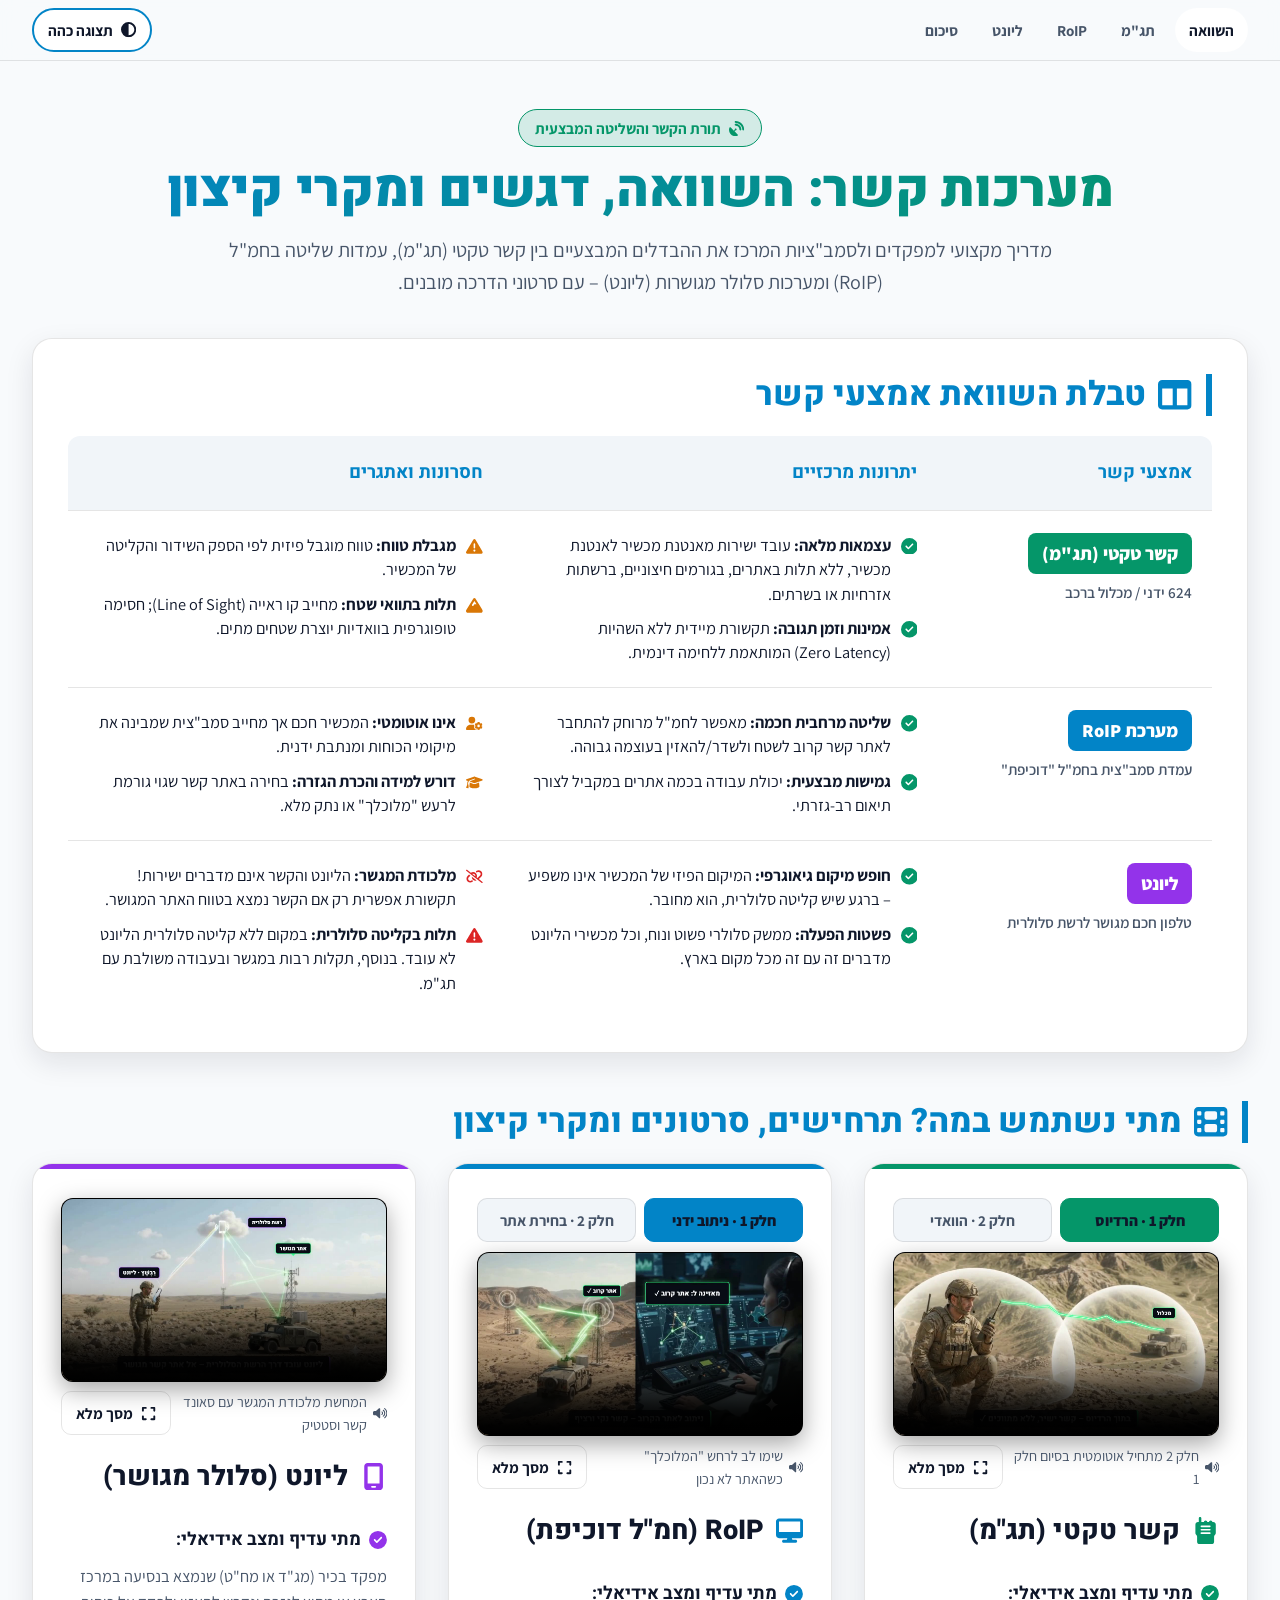
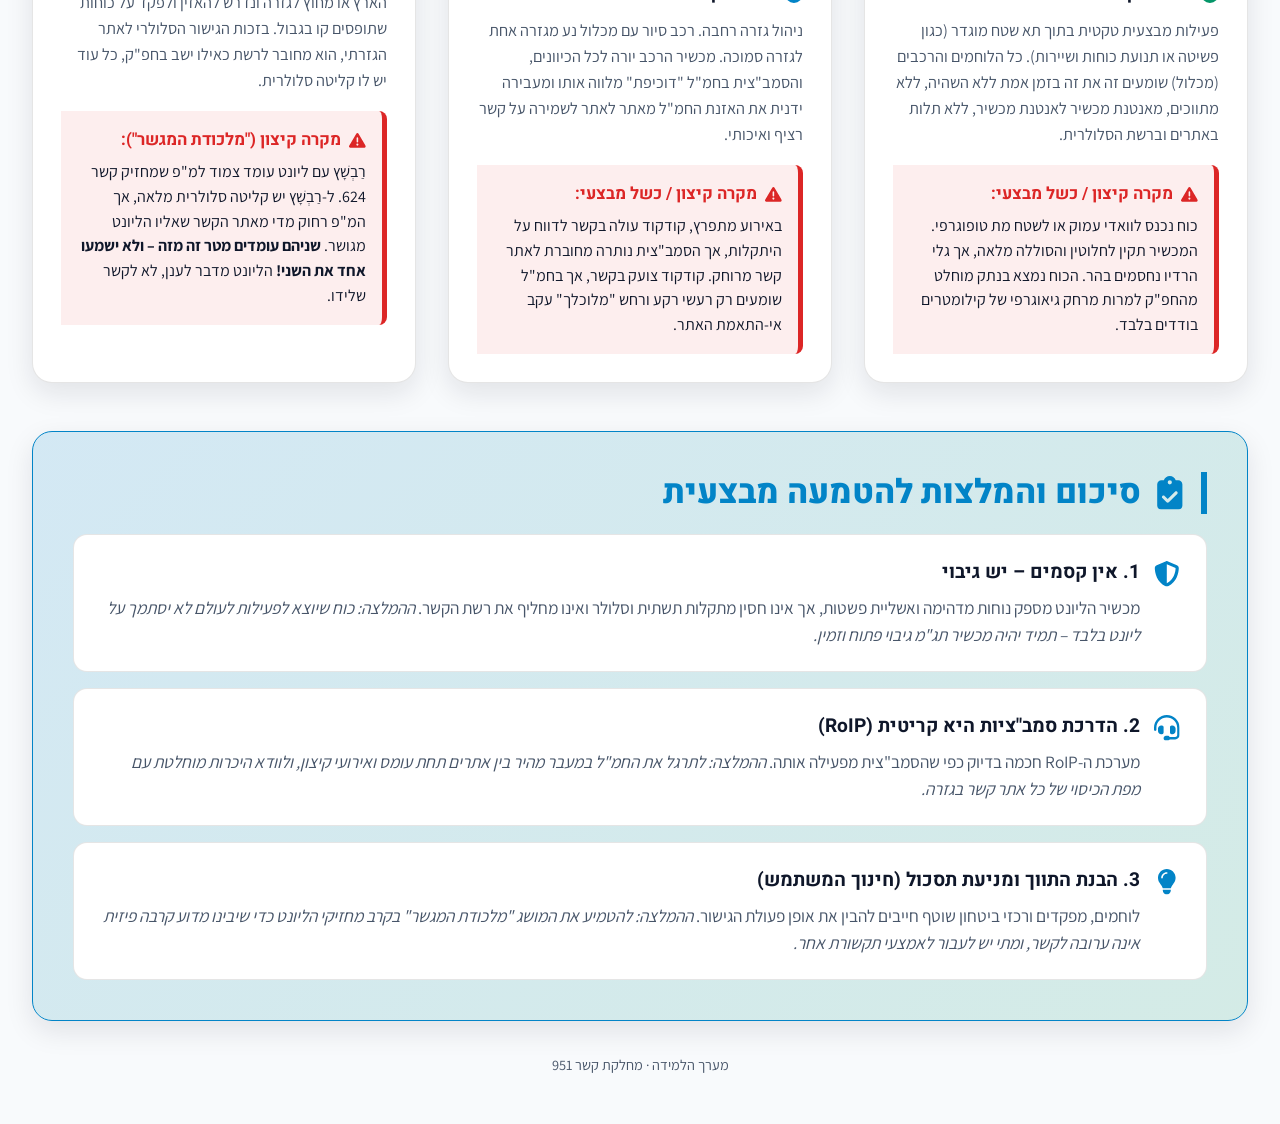
==== guide/index.html @ de2afe12 "Guide page: mobile-first responsive layout, new 720p videos with fullscreen landscape lock, self-hos" ====
<!DOCTYPE html>
<html lang="he" dir="rtl" data-theme="dark">
<head>
    <meta charset="UTF-8">
    <meta name="viewport" content="width=device-width, initial-scale=1.0, viewport-fit=cover">
    <meta name="theme-color" content="#0b1120">
    <meta name="color-scheme" content="dark light">
    <title>מדריך מערכות קשר: תג"מ, RoIP וליונט – השוואה, דגשים ומקרי קיצון</title>
    <meta name="description" content="מערך הלמידה של מחלקת קשר 951: השוואה מקצועית בין קשר טקטי (תג&quot;מ), עמדות RoIP בחמ&quot;ל וליונט, עם סרטוני הדרכה, תרחישי כשל ומלכודת המגשר.">

    <link rel="canonical" href="https://kesher.emanuelphoto.co.il/" />
    <link rel="icon" type="image/png" href="assets/logo-180.png" />
    <link rel="apple-touch-icon" href="assets/logo-180.png" />

    <meta property="og:type" content="website" />
    <meta property="og:url" content="https://kesher.emanuelphoto.co.il/" />
    <meta property="og:title" content="מערך הלמידה: מדריך מערכות קשר" />
    <meta property="og:description" content="תג&quot;מ, RoIP וליונט: מה ההבדלים, מתי משתמשים בכל אחד, ואיך נמנעים מהמלכודת. מחלקת קשר 951." />
    <meta property="og:image" content="https://kesher.emanuelphoto.co.il/preview.png" />
    <meta property="og:image:secure_url" content="https://kesher.emanuelphoto.co.il/preview.png" />
    <meta property="og:image:type" content="image/png" />
    <meta property="og:image:width" content="1200" />
    <meta property="og:image:height" content="630" />
    <meta property="og:image:alt" content="מערך הלמידה מבית מחלקת קשר 951: מדריך מערכות קשר – תג&quot;מ, RoIP, ליונט" />
    <meta property="og:locale" content="he_IL" />
    <meta property="og:site_name" content="מדריך קשר ומבצעים" />

    <meta name="twitter:card" content="summary_large_image" />
    <meta name="twitter:title" content="מערך הלמידה: מדריך מערכות קשר" />
    <meta name="twitter:description" content="תג&quot;מ, RoIP וליונט: ההבדלים, השימוש הנכון ומקרי הקיצון." />
    <meta name="twitter:image" content="https://kesher.emanuelphoto.co.il/preview.png" />

    <!-- theme is applied before first paint (saved choice, else the device preference) -->
    <script>
        (function () {
            var t = null;
            try { t = localStorage.getItem('theme'); } catch (e) {}
            if (t !== 'light' && t !== 'dark') t = (window.matchMedia && matchMedia('(prefers-color-scheme: light)').matches) ? 'light' : 'dark';
            document.documentElement.setAttribute('data-theme', t);
            var m = document.querySelector('meta[name="theme-color"]'); if (m) m.setAttribute('content', t === 'light' ? '#f8fafc' : '#0b1120');
        })();
    </script>

    <!-- fonts are self-hosted (Heebo + Assistant, Hebrew + Latin): the page works without internet access -->
    <link rel="stylesheet" href="assets/fonts.css">
    <style>
        :root {
            --bg-color: #0b1120;
            --surface: #1e293b;
            --surface-hover: #334155;
            --surface-alt: #0f172a;
            --card-border: rgba(255, 255, 255, 0.10);
            --text-main: #f8fafc;
            --text-muted: #a3b1c6;
            --primary: #10b981;
            --primary-glow: rgba(16, 185, 129, 0.25);
            --secondary: #38bdf8;
            --secondary-glow: rgba(56, 189, 248, 0.25);
            --accent: #c084fc;
            --danger: #ef4444;
            --danger-bg: rgba(239, 68, 68, 0.12);
            --warning: #f59e0b;
            --header-gradient: linear-gradient(135deg, #38bdf8 0%, #10b981 100%);
            --shadow: 0 15px 35px rgba(0, 0, 0, 0.25);
            --gutter: max(12px, env(safe-area-inset-left), env(safe-area-inset-right));
        }
        [data-theme="light"] {
            --bg-color: #f8fafc;
            --surface: #ffffff;
            --surface-hover: #f1f5f9;
            --surface-alt: #f1f5f9;
            --card-border: rgba(0, 0, 0, 0.10);
            --text-main: #0f172a;
            --text-muted: #475569;
            --primary: #059669;
            --primary-glow: rgba(5, 150, 105, 0.15);
            --secondary: #0284c7;
            --secondary-glow: rgba(2, 132, 199, 0.15);
            --accent: #9333ea;
            --danger: #dc2626;
            --danger-bg: rgba(220, 38, 38, 0.08);
            --warning: #d97706;
            --header-gradient: linear-gradient(135deg, #0284c7 0%, #059669 100%);
            --shadow: 0 10px 28px rgba(15, 23, 42, 0.10);
        }

        *, *::before, *::after { box-sizing: border-box; margin: 0; padding: 0; }
        html { -webkit-text-size-adjust: 100%; scroll-behavior: smooth; scroll-padding-top: 72px; }
        @media (prefers-reduced-motion: reduce) { html { scroll-behavior: auto; } * { animation: none !important; transition: none !important; } }
        body {
            font-family: 'Assistant', system-ui, -apple-system, 'Segoe UI', Arial, sans-serif;
            background-color: var(--bg-color);
            color: var(--text-main);
            line-height: 1.6;
            font-size: 1rem;
            min-height: 100dvh;
            padding-bottom: max(48px, env(safe-area-inset-bottom));
        }
        h1, h2, h3, h4 { font-family: 'Heebo', 'Assistant', sans-serif; }
        .ic { width: 1em; height: 1em; fill: currentColor; flex: none; vertical-align: -0.125em; }
        :focus-visible { outline: 3px solid var(--secondary); outline-offset: 2px; border-radius: 6px; }
        .sr-only { position: absolute; width: 1px; height: 1px; overflow: hidden; clip: rect(0 0 0 0); white-space: nowrap; }

        .container { max-width: 1240px; margin: 0 auto; padding: 0 var(--gutter); }

        /* ---------- top bar: anchors + theme switch (replaces the floating button that covered the header) ---------- */
        .topbar {
            position: sticky; top: 0; z-index: 50;
            background: color-mix(in srgb, var(--bg-color) 88%, transparent);
            -webkit-backdrop-filter: blur(10px); backdrop-filter: blur(10px);
            border-bottom: 1px solid var(--card-border);
            padding-top: env(safe-area-inset-top);
        }
        .topbar-inner { max-width: 1240px; margin: 0 auto; padding: 8px var(--gutter); display: flex; align-items: center; gap: 10px; }
        .topnav { display: flex; gap: 6px; overflow-x: auto; scrollbar-width: none; flex: 1; min-width: 0; }
        .topnav::-webkit-scrollbar { display: none; }
        .topnav a {
            flex: none; min-height: 44px; display: inline-flex; align-items: center; padding: 0 14px; border-radius: 999px;
            color: var(--text-muted); text-decoration: none; font-weight: 700; font-size: 0.95rem; white-space: nowrap;
        }
        .topnav a:hover, .topnav a[aria-current="true"] { color: var(--text-main); background: var(--surface); }
        @media (max-width: 480px) { .topnav { gap: 2px; } .topnav a { padding: 0 10px; font-size: 0.9rem; } }
        bdi { white-space: nowrap; }
        .theme-btn {
            flex: none; min-width: 44px; min-height: 44px; display: inline-flex; align-items: center; justify-content: center; gap: 8px;
            background: var(--surface); color: var(--text-main); border: 2px solid var(--secondary); border-radius: 999px;
            padding: 0 14px; cursor: pointer; font: 700 0.95rem 'Assistant', sans-serif;
        }
        .theme-btn .lbl { display: none; }
        @media (min-width: 720px) { .theme-btn .lbl { display: inline; } }

        /* ---------- header ---------- */
        .header { text-align: center; padding: clamp(24px, 6vw, 48px) 0 clamp(20px, 4vw, 40px); }
        .badge-tag {
            display: inline-flex; align-items: center; gap: 8px; background: var(--primary-glow); color: var(--primary);
            border: 1px solid var(--primary); padding: 6px 16px; border-radius: 30px; font-size: 0.95rem; font-weight: 700; margin-bottom: 14px;
        }
        .header h1 {
            font-weight: 900; font-size: clamp(1.9rem, 6.2vw + 0.4rem, 3.2rem); line-height: 1.15; letter-spacing: -0.3px;
            background: var(--header-gradient); -webkit-background-clip: text; background-clip: text; -webkit-text-fill-color: transparent; color: transparent;
            margin-bottom: 14px; text-wrap: balance;
        }
        .header p { font-size: clamp(1rem, 2.4vw, 1.25rem); color: var(--text-muted); max-width: 860px; margin: 0 auto; }

        /* ---------- comparison table (cards on phones, real table from 800px) ---------- */
        .table-section { background: var(--surface); border-radius: 20px; padding: clamp(16px, 3.5vw, 35px); box-shadow: var(--shadow); margin-bottom: 48px; border: 1px solid var(--card-border); }
        .section-title {
            font-weight: 800; font-size: clamp(1.4rem, 3.6vw + 0.5rem, 2.1rem); line-height: 1.25; color: var(--secondary);
            margin-bottom: 20px; border-inline-start: 6px solid var(--secondary); padding-inline-start: 14px; display: flex; align-items: center; gap: 12px;
        }
        .section-title .ic { flex: none; }
        table { width: 100%; border-collapse: collapse; }
        thead { position: absolute; width: 1px; height: 1px; overflow: hidden; clip: rect(0 0 0 0); }   /* hidden on phones, shown below */
        table, tbody, tr, td { display: block; }
        tr { background: var(--surface-alt); border: 1px solid var(--card-border); border-radius: 16px; padding: 16px; margin-bottom: 16px; }
        tr:last-child { margin-bottom: 0; }
        td { padding: 0; text-align: right; }
        td + td { margin-top: 14px; }
        td[data-label]::before { content: attr(data-label); display: block; font-family: 'Heebo', sans-serif; font-weight: 800; font-size: 1.05rem; margin-bottom: 8px; color: var(--secondary); }
        td.col-con[data-label]::before { color: var(--warning); }
        .system-pill { display: inline-block; padding: 6px 14px; border-radius: 8px; font-weight: 800; font-size: 1.15rem; color: #fff; margin-bottom: 6px; }
        .system-pill.tactical { background-color: var(--primary); }
        .system-pill.roip { background-color: var(--secondary-dark, #0284c7); }
        .system-pill.lionet { background-color: var(--accent); }
        .system-sub { font-size: 0.95rem; color: var(--text-muted); font-weight: 600; }
        .feature-item { display: flex; align-items: flex-start; gap: 10px; margin-bottom: 10px; font-size: 1.02rem; line-height: 1.5; }
        .feature-item:last-child { margin-bottom: 0; }
        .feature-item .ic { margin-top: 5px; font-size: 1.05rem; }
        .feature-item.pro .ic { color: var(--primary); }
        .feature-item.con .ic { color: var(--warning); }
        .feature-item.alert .ic { color: var(--danger); }

        @media (min-width: 800px) and (max-width: 1099px) {
            tr { display: grid; grid-template-columns: 1fr 1fr; gap: 14px 22px; padding: 18px; }
            tr > td:first-child { grid-column: 1 / -1; }
            td + td { margin-top: 0; }
        }
        @media (min-width: 1100px) {
            table { display: table; }
            thead { position: static; width: auto; height: auto; overflow: visible; clip: auto; display: table-header-group; }
            tbody { display: table-row-group; }
            tr { display: table-row; background: none; border: 0; border-radius: 0; padding: 0; margin: 0; }
            td, th { display: table-cell; padding: 22px 20px; vertical-align: top; border-bottom: 1px solid var(--card-border); }
            td + td { margin-top: 0; }
            td[data-label]::before { display: none; }
            tr:last-child td { border-bottom: none; }
            th { background-color: var(--surface-alt); font-family: 'Heebo', sans-serif; font-size: 1.15rem; color: var(--secondary); font-weight: 700; text-align: right; }
            th:first-child { border-top-right-radius: 12px; }
            th:last-child { border-top-left-radius: 12px; }
            tbody tr:hover td { background-color: var(--surface-hover); }
        }

        /* ---------- scenario cards + video players ---------- */
        .scenarios-title { margin-bottom: 20px; }
        .scenarios-grid { display: grid; grid-template-columns: repeat(auto-fit, minmax(min(100%, 340px), 1fr)); gap: clamp(16px, 2.5vw, 32px); margin-bottom: 48px; }
        .card { --c: var(--primary); background: var(--surface); border-radius: 20px; padding: clamp(16px, 3vw, 28px); box-shadow: var(--shadow); border: 1px solid var(--card-border); position: relative; overflow: hidden; display: flex; flex-direction: column; }
        .card::before { content: ''; position: absolute; inset: 0 0 auto 0; height: 5px; background: var(--c); }
        .card.roip { --c: var(--secondary); }
        .card.lionet { --c: var(--accent); }
        .card h3 { font-weight: 800; font-size: clamp(1.35rem, 3vw, 1.7rem); margin: 18px 0 12px; display: flex; align-items: center; gap: 12px; }
        .card h3 .ic { color: var(--c); }
        .card-content { flex-grow: 1; }
        .card-content h4 { color: var(--text-main); margin: 16px 0 8px; font-size: 1.12rem; display: flex; align-items: center; gap: 8px; }
        .card-content h4 .ic { color: var(--c); }
        .card-content p { color: var(--text-muted); margin-bottom: 14px; font-size: 1.02rem; line-height: 1.6; }

        .player { margin-top: 6px; }
        .plist { display: flex; flex-wrap: wrap; gap: 8px; margin-bottom: 10px; }
        .pbtn {
            flex: 1 1 140px; min-height: 44px; padding: 8px 14px; border-radius: 10px; cursor: pointer; font: 700 0.95rem 'Assistant', sans-serif;
            background: var(--surface-alt); color: var(--text-muted); border: 1px solid var(--card-border);
        }
        .pbtn:hover { color: var(--text-main); border-color: var(--c); }
        .pbtn.active { background: var(--c); color: #0f172a; border-color: var(--c); font-weight: 800; }
        .vwrap { background: #000; border: 1px solid var(--card-border); border-radius: 12px; overflow: hidden; box-shadow: 0 8px 25px rgba(0, 0, 0, 0.35); }
        .vwrap video { display: block; width: 100%; aspect-ratio: 16 / 9; object-fit: contain; background: #000; }   /* contain: the burned-in captions are never cropped */
        video:fullscreen { width: 100vw; height: 100vh; object-fit: contain; background: #000; }
        video:-webkit-full-screen { width: 100vw; height: 100vh; object-fit: contain; background: #000; }
        .vbar { display: flex; align-items: center; justify-content: space-between; gap: 10px; margin-top: 8px; color: var(--text-muted); font-size: 0.9rem; }
        .vbar .hint { display: flex; align-items: center; gap: 6px; }
        .fsbtn {
            flex: none; min-height: 44px; padding: 0 14px; display: inline-flex; align-items: center; gap: 8px; cursor: pointer;
            background: transparent; color: var(--text-main); border: 1px solid var(--card-border); border-radius: 10px; font: 700 0.95rem 'Assistant', sans-serif;
        }
        .fsbtn:hover { border-color: var(--c); }
        .rotate-hint { display: none; align-items: center; gap: 8px; margin-top: 4px; font-size: 0.9rem; color: var(--text-muted); }
        @media (orientation: portrait) and (pointer: coarse) { .rotate-hint { display: flex; } }

        .extreme-case { background: var(--danger-bg); border-inline-start: 5px solid var(--danger); padding: 16px; border-radius: 0 8px 8px 0; margin-top: 18px; }
        .extreme-case strong.t { color: var(--danger); display: flex; align-items: center; gap: 8px; font-size: 1.05rem; font-family: 'Heebo', sans-serif; margin-bottom: 6px; }
        .extreme-case p { color: var(--text-main); margin: 0; font-size: 1rem; line-height: 1.55; }

        /* ---------- summary ---------- */
        .summary-section { background: linear-gradient(135deg, var(--secondary-glow), var(--primary-glow)); border: 1px solid var(--secondary); border-radius: 20px; padding: clamp(16px, 4vw, 40px); box-shadow: var(--shadow); }
        .summary-section .section-title { margin-bottom: 20px; }
        .summary-list { list-style: none; display: grid; gap: 16px; }
        .summary-list li { display: flex; align-items: flex-start; gap: 14px; font-size: 1.08rem; background: var(--surface); padding: clamp(14px, 3vw, 22px) clamp(14px, 3vw, 26px); border-radius: 14px; border: 1px solid var(--card-border); }
        .summary-list li .ic { color: var(--secondary); font-size: 1.6rem; margin-top: 4px; }
        .summary-list li strong { color: var(--text-main); display: block; font-size: 1.2rem; margin-bottom: 6px; font-family: 'Heebo', sans-serif; }
        .summary-list li p { color: var(--text-muted); margin: 0; }

        footer { text-align: center; color: var(--text-muted); font-size: 0.9rem; margin-top: 32px; }

        /* ---------- phones held upright: text gets (almost) the whole screen width, like it does sideways ---------- */
        @media (max-width: 799px) {
            body { font-size: 1.0625rem; }
            .table-section { background: none; border: 0; box-shadow: none; padding: 0; border-radius: 0; margin-bottom: 36px; }
            tr { padding: 14px 14px 16px; }
            .card { padding: 14px; }
            .summary-section { padding: 12px; }
            .summary-list li { padding: 14px; gap: 10px; }
            .feature-item { gap: 8px; font-size: 1.04rem; line-height: 1.55; }
            .card-content p, .summary-list li p { font-size: 1.04rem; line-height: 1.65; }
        }

        /* ---------- wide screens: 3 cards in a row ---------- */
        @media (min-width: 1100px) { .scenarios-grid { grid-template-columns: repeat(3, 1fr); } }

        /* ---------- phone held sideways: little height, so keep the chrome compact ---------- */
        @media (orientation: landscape) and (max-height: 520px) {
            html { scroll-padding-top: 8px; }
            .topbar { position: static; }
            .header { padding: 14px 0 18px; }
            .header h1 { font-size: clamp(1.5rem, 4.2vw, 2.1rem); margin-bottom: 8px; }
            .header p { font-size: 1rem; }
            .badge-tag { margin-bottom: 8px; padding: 4px 12px; }
        }
    </style>
</head>
<body>
<svg xmlns="http://www.w3.org/2000/svg" style="display:none"><!-- Font Awesome Free 6.5.1 (solid) icons, CC BY 4.0: https://fontawesome.com/license/free -->
<symbol id="i-circle-check" viewBox="0 0 512 512"><path d="M256 512A256 256 0 1 0 256 0a256 256 0 1 0 0 512zM369 209L241 337c-9.4 9.4-24.6 9.4-33.9 0l-64-64c-9.4-9.4-9.4-24.6 0-33.9s24.6-9.4 33.9 0l47 47L335 175c9.4-9.4 24.6-9.4 33.9 0s9.4 24.6 0 33.9z"/></symbol>
<symbol id="i-circle-half-stroke" viewBox="0 0 512 512"><path d="M448 256c0-106-86-192-192-192V448c106 0 192-86 192-192zM0 256a256 256 0 1 1 512 0A256 256 0 1 1 0 256z"/></symbol>
<symbol id="i-circle-play" viewBox="0 0 512 512"><path d="M0 256a256 256 0 1 1 512 0A256 256 0 1 1 0 256zM188.3 147.1c-7.6 4.2-12.3 12.3-12.3 20.9V344c0 8.7 4.7 16.7 12.3 20.9s16.8 4.1 24.3-.5l144-88c7.1-4.4 11.5-12.1 11.5-20.5s-4.4-16.1-11.5-20.5l-144-88c-7.4-4.5-16.7-4.7-24.3-.5z"/></symbol>
<symbol id="i-clipboard-check" viewBox="0 0 384 512"><path d="M192 0c-41.8 0-77.4 26.7-90.5 64H64C28.7 64 0 92.7 0 128V448c0 35.3 28.7 64 64 64H320c35.3 0 64-28.7 64-64V128c0-35.3-28.7-64-64-64H282.5C269.4 26.7 233.8 0 192 0zm0 64a32 32 0 1 1 0 64 32 32 0 1 1 0-64zM305 273L177 401c-9.4 9.4-24.6 9.4-33.9 0L79 337c-9.4-9.4-9.4-24.6 0-33.9s24.6-9.4 33.9 0l47 47L271 239c9.4-9.4 24.6-9.4 33.9 0s9.4 24.6 0 33.9z"/></symbol>
<symbol id="i-desktop" viewBox="0 0 576 512"><path d="M64 0C28.7 0 0 28.7 0 64V352c0 35.3 28.7 64 64 64H240l-10.7 32H160c-17.7 0-32 14.3-32 32s14.3 32 32 32H416c17.7 0 32-14.3 32-32s-14.3-32-32-32H346.7L336 416H512c35.3 0 64-28.7 64-64V64c0-35.3-28.7-64-64-64H64zM512 64V288H64V64H512z"/></symbol>
<symbol id="i-expand" viewBox="0 0 448 512"><path d="M32 32C14.3 32 0 46.3 0 64v96c0 17.7 14.3 32 32 32s32-14.3 32-32V96h64c17.7 0 32-14.3 32-32s-14.3-32-32-32H32zM64 352c0-17.7-14.3-32-32-32s-32 14.3-32 32v96c0 17.7 14.3 32 32 32h96c17.7 0 32-14.3 32-32s-14.3-32-32-32H64V352zM320 32c-17.7 0-32 14.3-32 32s14.3 32 32 32h64v64c0 17.7 14.3 32 32 32s32-14.3 32-32V64c0-17.7-14.3-32-32-32H320zM448 352c0-17.7-14.3-32-32-32s-32 14.3-32 32v64H320c-17.7 0-32 14.3-32 32s14.3 32 32 32h96c17.7 0 32-14.3 32-32V352z"/></symbol>
<symbol id="i-film" viewBox="0 0 512 512"><path d="M0 96C0 60.7 28.7 32 64 32H448c35.3 0 64 28.7 64 64V416c0 35.3-28.7 64-64 64H64c-35.3 0-64-28.7-64-64V96zM48 368v32c0 8.8 7.2 16 16 16H96c8.8 0 16-7.2 16-16V368c0-8.8-7.2-16-16-16H64c-8.8 0-16 7.2-16 16zm368-16c-8.8 0-16 7.2-16 16v32c0 8.8 7.2 16 16 16h32c8.8 0 16-7.2 16-16V368c0-8.8-7.2-16-16-16H416zM48 240v32c0 8.8 7.2 16 16 16H96c8.8 0 16-7.2 16-16V240c0-8.8-7.2-16-16-16H64c-8.8 0-16 7.2-16 16zm368-16c-8.8 0-16 7.2-16 16v32c0 8.8 7.2 16 16 16h32c8.8 0 16-7.2 16-16V240c0-8.8-7.2-16-16-16H416zM48 112v32c0 8.8 7.2 16 16 16H96c8.8 0 16-7.2 16-16V112c0-8.8-7.2-16-16-16H64c-8.8 0-16 7.2-16 16zM416 96c-8.8 0-16 7.2-16 16v32c0 8.8 7.2 16 16 16h32c8.8 0 16-7.2 16-16V112c0-8.8-7.2-16-16-16H416zM160 128v64c0 17.7 14.3 32 32 32H320c17.7 0 32-14.3 32-32V128c0-17.7-14.3-32-32-32H192c-17.7 0-32 14.3-32 32zm32 160c-17.7 0-32 14.3-32 32v64c0 17.7 14.3 32 32 32H320c17.7 0 32-14.3 32-32V320c0-17.7-14.3-32-32-32H192z"/></symbol>
<symbol id="i-graduation-cap" viewBox="0 0 640 512"><path d="M320 32c-8.1 0-16.1 1.4-23.7 4.1L15.8 137.4C6.3 140.9 0 149.9 0 160s6.3 19.1 15.8 22.6l57.9 20.9C57.3 229.3 48 259.8 48 291.9v28.1c0 28.4-10.8 57.7-22.3 80.8c-6.5 13-13.9 25.8-22.5 37.6C0 442.7-.9 448.3 .9 453.4s6 8.9 11.2 10.2l64 16c4.2 1.1 8.7 .3 12.4-2s6.3-6.1 7.1-10.4c8.6-42.8 4.3-81.2-2.1-108.7C90.3 344.3 86 329.8 80 316.5V291.9c0-30.2 10.2-58.7 27.9-81.5c12.9-15.5 29.6-28 49.2-35.7l157-61.7c8.2-3.2 17.5 .8 20.7 9s-.8 17.5-9 20.7l-157 61.7c-12.4 4.9-23.3 12.4-32.2 21.6l159.6 57.6c7.6 2.7 15.6 4.1 23.7 4.1s16.1-1.4 23.7-4.1L624.2 182.6c9.5-3.4 15.8-12.5 15.8-22.6s-6.3-19.1-15.8-22.6L343.7 36.1C336.1 33.4 328.1 32 320 32zM128 408c0 35.3 86 72 192 72s192-36.7 192-72L496.7 262.6 354.5 314c-11.1 4-22.8 6-34.5 6s-23.5-2-34.5-6L143.3 262.6 128 408z"/></symbol>
<symbol id="i-headset" viewBox="0 0 512 512"><path d="M256 48C141.1 48 48 141.1 48 256v40c0 13.3-10.7 24-24 24s-24-10.7-24-24V256C0 114.6 114.6 0 256 0S512 114.6 512 256V400.1c0 48.6-39.4 88-88.1 88L313.6 488c-8.3 14.3-23.8 24-41.6 24H240c-26.5 0-48-21.5-48-48s21.5-48 48-48h32c17.8 0 33.3 9.7 41.6 24l110.4 .1c22.1 0 40-17.9 40-40V256c0-114.9-93.1-208-208-208zM144 208h16c17.7 0 32 14.3 32 32V352c0 17.7-14.3 32-32 32H144c-35.3 0-64-28.7-64-64V272c0-35.3 28.7-64 64-64zm224 0c35.3 0 64 28.7 64 64v48c0 35.3-28.7 64-64 64H352c-17.7 0-32-14.3-32-32V240c0-17.7 14.3-32 32-32h16z"/></symbol>
<symbol id="i-lightbulb" viewBox="0 0 384 512"><path d="M272 384c9.6-31.9 29.5-59.1 49.2-86.2l0 0c5.2-7.1 10.4-14.2 15.4-21.4c19.8-28.5 31.4-63 31.4-100.3C368 78.8 289.2 0 192 0S16 78.8 16 176c0 37.3 11.6 71.9 31.4 100.3c5 7.2 10.2 14.3 15.4 21.4l0 0c19.8 27.1 39.7 54.4 49.2 86.2H272zM192 512c44.2 0 80-35.8 80-80V416H112v16c0 44.2 35.8 80 80 80zM112 176c0 8.8-7.2 16-16 16s-16-7.2-16-16c0-61.9 50.1-112 112-112c8.8 0 16 7.2 16 16s-7.2 16-16 16c-44.2 0-80 35.8-80 80z"/></symbol>
<symbol id="i-link-slash" viewBox="0 0 640 512"><path d="M38.8 5.1C28.4-3.1 13.3-1.2 5.1 9.2S-1.2 34.7 9.2 42.9l592 464c10.4 8.2 25.5 6.3 33.7-4.1s6.3-25.5-4.1-33.7L489.3 358.2l90.5-90.5c56.5-56.5 56.5-148 0-204.5c-50-50-128.8-56.5-186.3-15.4l-1.6 1.1c-14.4 10.3-17.7 30.3-7.4 44.6s30.3 17.7 44.6 7.4l1.6-1.1c32.1-22.9 76-19.3 103.8 8.6c31.5 31.5 31.5 82.5 0 114l-96 96-31.9-25C430.9 239.6 420.1 175.1 377 132c-52.2-52.3-134.5-56.2-191.3-11.7L38.8 5.1zM239 162c30.1-14.9 67.7-9.9 92.8 15.3c20 20 27.5 48.3 21.7 74.5L239 162zM116.6 187.9L60.2 244.3c-56.5 56.5-56.5 148 0 204.5c50 50 128.8 56.5 186.3 15.4l1.6-1.1c14.4-10.3 17.7-30.3 7.4-44.6s-30.3-17.7-44.6-7.4l-1.6 1.1c-32.1 22.9-76 19.3-103.8-8.6C74 372 74 321 105.5 289.5l61.8-61.8-50.6-39.9zM220.9 270c-2.1 39.8 12.2 80.1 42.2 110c38.9 38.9 94.4 51 143.6 36.3L220.9 270z"/></symbol>
<symbol id="i-mobile-screen" viewBox="0 0 384 512"><path d="M16 64C16 28.7 44.7 0 80 0H304c35.3 0 64 28.7 64 64V448c0 35.3-28.7 64-64 64H80c-35.3 0-64-28.7-64-64V64zM144 448c0 8.8 7.2 16 16 16h64c8.8 0 16-7.2 16-16s-7.2-16-16-16H160c-8.8 0-16 7.2-16 16zM304 64H80V384H304V64z"/></symbol>
<symbol id="i-mountain" viewBox="0 0 512 512"><path d="M256 32c12.5 0 24.1 6.4 30.8 17L503.4 394.4c5.6 8.9 8.6 19.2 8.6 29.7c0 30.9-25 55.9-55.9 55.9H55.9C25 480 0 455 0 424.1c0-10.5 3-20.8 8.6-29.7L225.2 49c6.6-10.6 18.3-17 30.8-17zm65 192L256 120.4 176.9 246.5l18.3 24.4c6.4 8.5 19.2 8.5 25.6 0l25.6-34.1c6-8.1 15.5-12.8 25.6-12.8h49z"/></symbol>
<symbol id="i-rotate" viewBox="0 0 512 512"><path d="M142.9 142.9c62.2-62.2 162.7-62.5 225.3-1L327 183c-6.9 6.9-8.9 17.2-5.2 26.2s12.5 14.8 22.2 14.8H463.5c0 0 0 0 0 0H472c13.3 0 24-10.7 24-24V72c0-9.7-5.8-18.5-14.8-22.2s-19.3-1.7-26.2 5.2L413.4 96.6c-87.6-86.5-228.7-86.2-315.8 1C73.2 122 55.6 150.7 44.8 181.4c-5.9 16.7 2.9 34.9 19.5 40.8s34.9-2.9 40.8-19.5c7.7-21.8 20.2-42.3 37.8-59.8zM16 312v7.6 .7V440c0 9.7 5.8 18.5 14.8 22.2s19.3 1.7 26.2-5.2l41.6-41.6c87.6 86.5 228.7 86.2 315.8-1c24.4-24.4 42.1-53.1 52.9-83.7c5.9-16.7-2.9-34.9-19.5-40.8s-34.9 2.9-40.8 19.5c-7.7 21.8-20.2 42.3-37.8 59.8c-62.2 62.2-162.7 62.5-225.3 1L185 329c6.9-6.9 8.9-17.2 5.2-26.2s-12.5-14.8-22.2-14.8H48.4h-.7H40c-13.3 0-24 10.7-24 24z"/></symbol>
<symbol id="i-satellite-dish" viewBox="0 0 512 512"><path d="M192 32c0-17.7 14.3-32 32-32C383.1 0 512 128.9 512 288c0 17.7-14.3 32-32 32s-32-14.3-32-32C448 164.3 347.7 64 224 64c-17.7 0-32-14.3-32-32zM60.6 220.6L164.7 324.7l28.4-28.4c-.7-2.6-1.1-5.4-1.1-8.3c0-17.7 14.3-32 32-32s32 14.3 32 32s-14.3 32-32 32c-2.9 0-5.6-.4-8.3-1.1l-28.4 28.4L291.4 451.4c14.5 14.5 11.8 38.8-7.3 46.3C260.5 506.9 234.9 512 208 512C93.1 512 0 418.9 0 304c0-26.9 5.1-52.5 14.4-76.1c7.5-19 31.8-21.8 46.3-7.3zM224 96c106 0 192 86 192 192c0 17.7-14.3 32-32 32s-32-14.3-32-32c0-70.7-57.3-128-128-128c-17.7 0-32-14.3-32-32s14.3-32 32-32z"/></symbol>
<symbol id="i-shield-halved" viewBox="0 0 512 512"><path d="M256 0c4.6 0 9.2 1 13.4 2.9L457.7 82.8c22 9.3 38.4 31 38.3 57.2c-.5 99.2-41.3 280.7-213.6 363.2c-16.7 8-36.1 8-52.8 0C57.3 420.7 16.5 239.2 16 140c-.1-26.2 16.3-47.9 38.3-57.2L242.7 2.9C246.8 1 251.4 0 256 0zm0 66.8V444.8C394 378 431.1 230.1 432 141.4L256 66.8l0 0z"/></symbol>
<symbol id="i-table-columns" viewBox="0 0 512 512"><path d="M0 96C0 60.7 28.7 32 64 32H448c35.3 0 64 28.7 64 64V416c0 35.3-28.7 64-64 64H64c-35.3 0-64-28.7-64-64V96zm64 64V416H224V160H64zm384 0H288V416H448V160z"/></symbol>
<symbol id="i-triangle-exclamation" viewBox="0 0 512 512"><path d="M256 32c14.2 0 27.3 7.5 34.5 19.8l216 368c7.3 12.4 7.3 27.7 .2 40.1S486.3 480 472 480H40c-14.3 0-27.6-7.7-34.7-20.1s-7-27.8 .2-40.1l216-368C228.7 39.5 241.8 32 256 32zm0 128c-13.3 0-24 10.7-24 24V296c0 13.3 10.7 24 24 24s24-10.7 24-24V184c0-13.3-10.7-24-24-24zm32 224a32 32 0 1 0 -64 0 32 32 0 1 0 64 0z"/></symbol>
<symbol id="i-user-gear" viewBox="0 0 640 512"><path d="M224 0a128 128 0 1 1 0 256A128 128 0 1 1 224 0zM178.3 304h91.4c11.8 0 23.4 1.2 34.5 3.3c-2.1 18.5 7.4 35.6 21.8 44.8c-16.6 10.6-26.7 31.6-20 53.3c4 12.9 9.4 25.5 16.4 37.6s15.2 23.1 24.4 33c15.7 16.9 39.6 18.4 57.2 8.7v.9c0 9.2 2.7 18.5 7.9 26.3H29.7C13.3 512 0 498.7 0 482.3C0 383.8 79.8 304 178.3 304zM436 218.2c0-7 4.5-13.3 11.3-14.8c10.5-2.4 21.5-3.7 32.7-3.7s22.2 1.3 32.7 3.7c6.8 1.5 11.3 7.8 11.3 14.8v17.7c0 7.8 4.8 14.8 11.6 18.7c6.8 3.9 15.1 4.5 21.8 .6l13.8-7.9c6.1-3.5 13.7-2.7 18.5 2.4c7.6 8.1 14.3 17.2 20.1 27.2s10.3 20.4 13.5 31c2.1 6.7-1.1 13.7-7.2 17.2l-14.4 8.3c-6.5 3.7-10 10.9-10 18.4s3.5 14.7 10 18.4l14.4 8.3c6.1 3.5 9.2 10.5 7.2 17.2c-3.3 10.6-7.8 21-13.5 31s-12.5 19.1-20.1 27.2c-4.8 5.1-12.5 5.9-18.5 2.4l-13.8-7.9c-6.7-3.9-15.1-3.3-21.8 .6c-6.8 3.9-11.6 10.9-11.6 18.7v17.7c0 7-4.5 13.3-11.3 14.8c-10.5 2.4-21.5 3.7-32.7 3.7s-22.2-1.3-32.7-3.7c-6.8-1.5-11.3-7.8-11.3-14.8V467.8c0-7.9-4.9-14.9-11.7-18.9c-6.8-3.9-15.2-4.5-22-.6l-13.5 7.8c-6.1 3.5-13.7 2.7-18.5-2.4c-7.6-8.1-14.3-17.2-20.1-27.2s-10.3-20.4-13.5-31c-2.1-6.7 1.1-13.7 7.2-17.2l14-8.1c6.5-3.8 10.1-11.1 10.1-18.6s-3.5-14.8-10.1-18.6l-14-8.1c-6.1-3.5-9.2-10.5-7.2-17.2c3.3-10.6 7.7-21 13.5-31s12.5-19.1 20.1-27.2c4.8-5.1 12.4-5.9 18.5-2.4l13.6 7.8c6.8 3.9 15.2 3.3 22-.6c6.9-3.9 11.7-11 11.7-18.9V218.2zm92.1 133.5a48.1 48.1 0 1 0 -96.1 0 48.1 48.1 0 1 0 96.1 0z"/></symbol>
<symbol id="i-volume-high" viewBox="0 0 640 512"><path d="M533.6 32.5C598.5 85.2 640 165.8 640 256s-41.5 170.7-106.4 223.5c-10.3 8.4-25.4 6.8-33.8-3.5s-6.8-25.4 3.5-33.8C557.5 398.2 592 331.2 592 256s-34.5-142.2-88.7-186.3c-10.3-8.4-11.8-23.5-3.5-33.8s23.5-11.8 33.8-3.5zM473.1 107c43.2 35.2 70.9 88.9 70.9 149s-27.7 113.8-70.9 149c-10.3 8.4-25.4 6.8-33.8-3.5s-6.8-25.4 3.5-33.8C475.3 341.3 496 301.1 496 256s-20.7-85.3-53.2-111.8c-10.3-8.4-11.8-23.5-3.5-33.8s23.5-11.8 33.8-3.5zm-60.5 74.5C434.1 199.1 448 225.9 448 256s-13.9 56.9-35.4 74.5c-10.3 8.4-25.4 6.8-33.8-3.5s-6.8-25.4 3.5-33.8C393.1 284.4 400 271 400 256s-6.9-28.4-17.7-37.3c-10.3-8.4-11.8-23.5-3.5-33.8s23.5-11.8 33.8-3.5zM301.1 34.8C312.6 40 320 51.4 320 64V448c0 12.6-7.4 24-18.9 29.2s-25 3.1-34.4-5.3L131.8 352H64c-35.3 0-64-28.7-64-64V224c0-35.3 28.7-64 64-64h67.8L266.7 40.1c9.4-8.4 22.9-10.4 34.4-5.3z"/></symbol>
<symbol id="i-walkie-talkie" viewBox="0 0 384 512"><path d="M112 24c0-13.3-10.7-24-24-24S64 10.7 64 24V96H48C21.5 96 0 117.5 0 144V300.1c0 12.7 5.1 24.9 14.1 33.9l3.9 3.9c9 9 14.1 21.2 14.1 33.9V464c0 26.5 21.5 48 48 48H304c26.5 0 48-21.5 48-48V371.9c0-12.7 5.1-24.9 14.1-33.9l3.9-3.9c9-9 14.1-21.2 14.1-33.9V144c0-26.5-21.5-48-48-48H320c0-17.7-14.3-32-32-32s-32 14.3-32 32H224c0-17.7-14.3-32-32-32s-32 14.3-32 32H112V24zm0 136H272c8.8 0 16 7.2 16 16s-7.2 16-16 16H112c-8.8 0-16-7.2-16-16s7.2-16 16-16zm0 64H272c8.8 0 16 7.2 16 16s-7.2 16-16 16H112c-8.8 0-16-7.2-16-16s7.2-16 16-16zm0 64H272c8.8 0 16 7.2 16 16s-7.2 16-16 16H112c-8.8 0-16-7.2-16-16s7.2-16 16-16z"/></symbol>
</svg>

    <div class="topbar">
        <div class="topbar-inner">
            <nav class="topnav" aria-label="ניווט בדף">
                <a href="#compare">השוואה</a>
                <a href="#tactical">תג"מ</a>
                <a href="#roip">RoIP</a>
                <a href="#lionet">ליונט</a>
                <a href="#summary">סיכום</a>
            </nav>
            <button type="button" class="theme-btn" id="themeBtn" aria-pressed="false" aria-label="החלפת תצוגה כהה/בהירה">
                <svg class="ic" aria-hidden="true"><use href="#i-circle-half-stroke"/></svg><span class="lbl">תצוגה בהירה</span>
            </button>
        </div>
    </div>

    <main class="container">

        <header class="header">
            <div class="badge-tag">
                <svg class="ic" aria-hidden="true"><use href="#i-satellite-dish"/></svg>
                <span>תורת הקשר והשליטה המבצעית</span>
            </div>
            <h1>מערכות קשר: השוואה, דגשים ומקרי קיצון</h1>
            <p>מדריך מקצועי למפקדים ולסמב"ציות המרכז את ההבדלים המבצעיים בין קשר טקטי (תג"מ), עמדות שליטה בחמ"ל (<bdi dir="ltr">RoIP</bdi>) ומערכות סלולר מגושרות (ליונט) – עם סרטוני הדרכה מובנים.</p>
        </header>

        <section class="table-section" id="compare" aria-labelledby="compare-title">
            <h2 class="section-title" id="compare-title"><svg class="ic" aria-hidden="true"><use href="#i-table-columns"/></svg> טבלת השוואת אמצעי קשר</h2>
            <table>
                <thead>
                    <tr>
                        <th scope="col" style="width: 24%;">אמצעי קשר</th>
                        <th scope="col" style="width: 38%;">יתרונות מרכזיים</th>
                        <th scope="col" style="width: 38%;">חסרונות ואתגרים</th>
                    </tr>
                </thead>
                <tbody>
                    <tr>
                        <td>
                            <span class="system-pill tactical">קשר טקטי (תג"מ)</span>
                            <div class="system-sub">624 ידני / מכלול ברכב</div>
                        </td>
                        <td data-label="יתרונות מרכזיים">
                            <div class="feature-item pro">
                                <svg class="ic" aria-hidden="true"><use href="#i-circle-check"/></svg>
                                <span><strong>עצמאות מלאה:</strong> עובד ישירות מאנטנת מכשיר לאנטנת מכשיר, ללא תלות באתרים, בגורמים חיצוניים, ברשתות אזרחיות או בשרתים.</span>
                            </div>
                            <div class="feature-item pro">
                                <svg class="ic" aria-hidden="true"><use href="#i-circle-check"/></svg>
                                <span><strong>אמינות וזמן תגובה:</strong> תקשורת מיידית ללא השהיות (<bdi dir="ltr">Zero Latency</bdi>) המותאמת ללחימה דינמית.</span>
                            </div>
                        </td>
                        <td class="col-con" data-label="חסרונות ואתגרים">
                            <div class="feature-item con">
                                <svg class="ic" aria-hidden="true"><use href="#i-triangle-exclamation"/></svg>
                                <span><strong>מגבלת טווח:</strong> טווח מוגבל פיזית לפי הספק השידור והקליטה של המכשיר.</span>
                            </div>
                            <div class="feature-item con">
                                <svg class="ic" aria-hidden="true"><use href="#i-mountain"/></svg>
                                <span><strong>תלות בתוואי שטח:</strong> מחייב קו ראייה (<bdi dir="ltr">Line of Sight</bdi>); חסימה טופוגרפית בוואדיות יוצרת שטחים מתים.</span>
                            </div>
                        </td>
                    </tr>
                    <tr>
                        <td>
                            <span class="system-pill roip">מערכת RoIP</span>
                            <div class="system-sub">עמדת סמב"צית בחמ"ל "דוכיפת"</div>
                        </td>
                        <td data-label="יתרונות מרכזיים">
                            <div class="feature-item pro">
                                <svg class="ic" aria-hidden="true"><use href="#i-circle-check"/></svg>
                                <span><strong>שליטה מרחבית חכמה:</strong> מאפשר לחמ"ל מרוחק להתחבר לאתר קשר קרוב לשטח ולשדר/להאזין בעוצמה גבוהה.</span>
                            </div>
                            <div class="feature-item pro">
                                <svg class="ic" aria-hidden="true"><use href="#i-circle-check"/></svg>
                                <span><strong>גמישות מבצעית:</strong> יכולת עבודה בכמה אתרים במקביל לצורך תיאום רב-גזרתי.</span>
                            </div>
                        </td>
                        <td class="col-con" data-label="חסרונות ואתגרים">
                            <div class="feature-item con">
                                <svg class="ic" aria-hidden="true"><use href="#i-user-gear"/></svg>
                                <span><strong>אינו אוטומטי:</strong> המכשיר חכם אך מחייב סמב"צית שמבינה את מיקומי הכוחות ומנתבת ידנית.</span>
                            </div>
                            <div class="feature-item con">
                                <svg class="ic" aria-hidden="true"><use href="#i-graduation-cap"/></svg>
                                <span><strong>דורש למידה והכרת הגזרה:</strong> בחירה באתר קשר שגוי גורמת לרעש "מלוכלך" או נתק מלא.</span>
                            </div>
                        </td>
                    </tr>
                    <tr>
                        <td>
                            <span class="system-pill lionet">ליונט</span>
                            <div class="system-sub">טלפון חכם מגושר לרשת סלולרית</div>
                        </td>
                        <td data-label="יתרונות מרכזיים">
                            <div class="feature-item pro">
                                <svg class="ic" aria-hidden="true"><use href="#i-circle-check"/></svg>
                                <span><strong>חופש מיקום גיאוגרפי:</strong> המיקום הפיזי של המכשיר אינו משפיע – ברגע שיש קליטה סלולרית, הוא מחובר.</span>
                            </div>
                            <div class="feature-item pro">
                                <svg class="ic" aria-hidden="true"><use href="#i-circle-check"/></svg>
                                <span><strong>פשטות הפעלה:</strong> ממשק סלולרי פשוט ונוח, וכל מכשירי הליונט מדברים זה עם זה מכל מקום בארץ.</span>
                            </div>
                        </td>
                        <td class="col-con" data-label="חסרונות ואתגרים">
                            <div class="feature-item alert">
                                <svg class="ic" aria-hidden="true"><use href="#i-link-slash"/></svg>
                                <span><strong>מלכודת המגשר:</strong> הליונט והקשר אינם מדברים ישירות! תקשורת אפשרית רק אם הקשר נמצא בטווח האתר המגושר.</span>
                            </div>
                            <div class="feature-item alert">
                                <svg class="ic" aria-hidden="true"><use href="#i-triangle-exclamation"/></svg>
                                <span><strong>תלות בקליטה סלולרית:</strong> במקום ללא קליטה סלולרית הליונט לא עובד. בנוסף, תקלות רבות במגשר ובעבודה משולבת עם תג"מ.</span>
                            </div>
                        </td>
                    </tr>
                </tbody>
            </table>
        </section>

        <h2 class="section-title scenarios-title"><svg class="ic" aria-hidden="true"><use href="#i-film"/></svg> מתי נשתמש במה? תרחישים, סרטונים ומקרי קיצון</h2>
        <div class="scenarios-grid">

            <article class="card" id="tactical">
                <div class="player">
                    <div class="plist" role="group" aria-label="חלקי הסרטון: קשר טקטי">
                        <button type="button" class="pbtn active" aria-pressed="true" data-src="video/tactical-1-radius.mp4" data-poster="video/posters/tactical-1-radius.jpg">חלק 1 · הרדיוס</button>
                        <button type="button" class="pbtn" aria-pressed="false" data-src="video/tactical-2-valley.mp4" data-poster="video/posters/tactical-2-valley.jpg">חלק 2 · הוואדי</button>
                    </div>
                    <div class="vwrap"><video controls playsinline preload="none" poster="video/posters/tactical-1-radius.jpg" src="video/tactical-1-radius.mp4" aria-label="סרטון הדרכה: קשר טקטי"></video></div>
                    <div class="vbar">
                        <span class="hint"><svg class="ic" aria-hidden="true"><use href="#i-volume-high"/></svg> חלק 2 מתחיל אוטומטית בסיום חלק 1</span>
                        <button type="button" class="fsbtn"><svg class="ic" aria-hidden="true"><use href="#i-expand"/></svg> מסך מלא</button>
                    </div>
                    <p class="rotate-hint"><svg class="ic" aria-hidden="true"><use href="#i-rotate"/></svg> לצפייה נוחה בטלפון: "מסך מלא" והסרטון יתהפך לרוחב המסך.</p>
                </div>

                <h3><svg class="ic" aria-hidden="true"><use href="#i-walkie-talkie"/></svg> קשר טקטי (תג"מ)</h3>
                <div class="card-content">
                    <h4><svg class="ic" aria-hidden="true"><use href="#i-circle-check"/></svg> מתי עדיף ומצב אידיאלי:</h4>
                    <p>פעילות מבצעית טקטית בתוך תא שטח מוגדר (כגון פשיטה או תנועת כוחות ושיירות). כל הלוחמים והרכבים (מכלול) שומעים זה את זה בזמן אמת ללא השהיה, ללא מתווכים, מאנטנת מכשיר לאנטנת מכשיר, ללא תלות באתרים וברשת הסלולרית.</p>
                    <div class="extreme-case">
                        <strong class="t"><svg class="ic" aria-hidden="true"><use href="#i-triangle-exclamation"/></svg> מקרה קיצון / כשל מבצעי:</strong>
                        <p>כוח נכנס לוואדי עמוק או לשטח מת טופוגרפי. המכשיר תקין לחלוטין והסוללה מלאה, אך גלי הרדיו נחסמים בהר. הכוח נמצא בנתק מוחלט מהחפ"ק למרות מרחק גיאוגרפי של קילומטרים בודדים בלבד.</p>
                    </div>
                </div>
            </article>

            <article class="card roip" id="roip">
                <div class="player">
                    <div class="plist" role="group" aria-label="חלקי הסרטון: RoIP">
                        <button type="button" class="pbtn active" aria-pressed="true" data-src="video/roip-1-routing.mp4" data-poster="video/posters/roip-1-routing.jpg">חלק 1 · ניתוב ידני</button>
                        <button type="button" class="pbtn" aria-pressed="false" data-src="video/roip-2-site-choice.mp4" data-poster="video/posters/roip-2-site-choice.jpg">חלק 2 · בחירת אתר</button>
                    </div>
                    <div class="vwrap"><video controls playsinline preload="none" poster="video/posters/roip-1-routing.jpg" src="video/roip-1-routing.mp4" aria-label="סרטון הדרכה: RoIP בחמ&quot;ל"></video></div>
                    <div class="vbar">
                        <span class="hint"><svg class="ic" aria-hidden="true"><use href="#i-volume-high"/></svg> שימו לב לרחש "המלוכלך" כשהאתר לא נכון</span>
                        <button type="button" class="fsbtn"><svg class="ic" aria-hidden="true"><use href="#i-expand"/></svg> מסך מלא</button>
                    </div>
                    <p class="rotate-hint"><svg class="ic" aria-hidden="true"><use href="#i-rotate"/></svg> לצפייה נוחה בטלפון: "מסך מלא" והסרטון יתהפך לרוחב המסך.</p>
                </div>

                <h3><svg class="ic" aria-hidden="true"><use href="#i-desktop"/></svg> RoIP (חמ"ל דוכיפת)</h3>
                <div class="card-content">
                    <h4><svg class="ic" aria-hidden="true"><use href="#i-circle-check"/></svg> מתי עדיף ומצב אידיאלי:</h4>
                    <p>ניהול גזרה רחבה. רכב סיור עם מכלול נע מגזרה אחת לגזרה סמוכה. מכשיר הרכב יורה לכל הכיוונים, והסמב"צית בחמ"ל "דוכיפת" מלווה אותו ומעבירה ידנית את האזנת החמ"ל מאתר לאתר לשמירה על קשר רציף ואיכותי.</p>
                    <div class="extreme-case">
                        <strong class="t"><svg class="ic" aria-hidden="true"><use href="#i-triangle-exclamation"/></svg> מקרה קיצון / כשל מבצעי:</strong>
                        <p>באירוע מתפרץ, קודקוד עולה בקשר לדווח על היתקלות, אך הסמב"צית נותרה מחוברת לאתר קשר מרוחק. קודקוד צועק בקשר, אך בחמ"ל שומעים רק רעשי רקע ורחש "מלוכלך" עקב אי-התאמת האתר.</p>
                    </div>
                </div>
            </article>

            <article class="card lionet" id="lionet">
                <div class="player">
                    <div class="vwrap"><video controls playsinline preload="none" poster="video/posters/lionet.jpg" src="video/lionet.mp4" aria-label="סרטון הדרכה: ליונט ומלכודת המגשר"></video></div>
                    <div class="vbar">
                        <span class="hint"><svg class="ic" aria-hidden="true"><use href="#i-volume-high"/></svg> המחשת מלכודת המגשר עם סאונד קשר וסטטיק</span>
                        <button type="button" class="fsbtn"><svg class="ic" aria-hidden="true"><use href="#i-expand"/></svg> מסך מלא</button>
                    </div>
                    <p class="rotate-hint"><svg class="ic" aria-hidden="true"><use href="#i-rotate"/></svg> לצפייה נוחה בטלפון: "מסך מלא" והסרטון יתהפך לרוחב המסך.</p>
                </div>

                <h3><svg class="ic" aria-hidden="true"><use href="#i-mobile-screen"/></svg> ליונט (סלולר מגושר)</h3>
                <div class="card-content">
                    <h4><svg class="ic" aria-hidden="true"><use href="#i-circle-check"/></svg> מתי עדיף ומצב אידיאלי:</h4>
                    <p>מפקד בכיר (מג"ד או מח"ט) שנמצא בנסיעה במרכז הארץ או מחוץ לגזרה ונדרש להאזין ולפקד על כוחות שתופסים קו בגבול. בזכות הגישור הסלולרי לאתר הגזרתי, הוא מחובר לרשת כאילו ישב בחפ"ק, כל עוד יש לו קליטה סלולרית.</p>
                    <div class="extreme-case">
                        <strong class="t"><svg class="ic" aria-hidden="true"><use href="#i-triangle-exclamation"/></svg> מקרה קיצון ("מלכודת המגשר"):</strong>
                        <p>רַבְשָׁץ עם ליונט עומד צמוד למ"פ שמחזיק קשר 624. ל-רַבְשָׁץ יש קליטה סלולרית מלאה, אך המ"פ רחוק מדי מאתר הקשר שאליו הליונט מגושר. <strong>שניהם עומדים מטר זה מזה – ולא ישמעו אחד את השני!</strong> הליונט מדבר לענן, לא לקשר שלידו.</p>
                    </div>
                </div>
            </article>

        </div>

        <section class="summary-section" id="summary" aria-labelledby="summary-title">
            <h2 class="section-title" id="summary-title"><svg class="ic" aria-hidden="true"><use href="#i-clipboard-check"/></svg> סיכום והמלצות להטמעה מבצעית</h2>
            <ul class="summary-list">
                <li>
                    <svg class="ic" aria-hidden="true"><use href="#i-shield-halved"/></svg>
                    <div>
                        <strong>1. אין קסמים – יש גיבוי</strong>
                        <p>מכשיר הליונט מספק נוחות מדהימה ואשליית פשטות, אך אינו חסין מתקלות תשתית וסלולר ואינו מחליף את רשת הקשר. <em>ההמלצה: כוח שיוצא לפעילות לעולם לא יסתמך על ליונט בלבד – תמיד יהיה מכשיר תג"מ גיבוי פתוח וזמין.</em></p>
                    </div>
                </li>
                <li>
                    <svg class="ic" aria-hidden="true"><use href="#i-headset"/></svg>
                    <div>
                        <strong>2. הדרכת סמב"ציות היא קריטית (<bdi dir="ltr">RoIP</bdi>)</strong>
                        <p>מערכת ה-RoIP חכמה בדיוק כפי שהסמב"צית מפעילה אותה. <em>ההמלצה: לתרגל את החמ"ל במעבר מהיר בין אתרים תחת עומס ואירועי קיצון, ולוודא היכרות מוחלטת עם מפת הכיסוי של כל אתר קשר בגזרה.</em></p>
                    </div>
                </li>
                <li>
                    <svg class="ic" aria-hidden="true"><use href="#i-lightbulb"/></svg>
                    <div>
                        <strong>3. הבנת התווך ומניעת תסכול (חינוך המשתמש)</strong>
                        <p>לוחמים, מפקדים ורכזי ביטחון שוטף חייבים להבין את אופן פעולת הגישור. <em>ההמלצה: להטמיע את המושג "מלכודת המגשר" בקרב מחזיקי הליונט כדי שיבינו מדוע קרבה פיזית אינה ערובה לקשר, ומתי יש לעבור לאמצעי תקשורת אחר.</em></p>
                    </div>
                </li>
            </ul>
        </section>

        <footer>מערך הלמידה · מחלקת קשר 951</footer>
    </main>

    <script>
        (function () {
            /* ---------- theme switch (saved on the device) ---------- */
            var root = document.documentElement, btn = document.getElementById('themeBtn'), meta = document.querySelector('meta[name="theme-color"]');
            function apply(t) {
                root.setAttribute('data-theme', t);
                btn.setAttribute('aria-pressed', String(t === 'light'));
                btn.querySelector('.lbl').textContent = t === 'light' ? 'תצוגה כהה' : 'תצוגה בהירה';
                if (meta) meta.setAttribute('content', t === 'light' ? '#f8fafc' : '#0b1120');
            }
            apply(root.getAttribute('data-theme') === 'light' ? 'light' : 'dark');
            btn.addEventListener('click', function () {
                var t = root.getAttribute('data-theme') === 'light' ? 'dark' : 'light';
                apply(t); try { localStorage.setItem('theme', t); } catch (e) {}
            });

            /* ---------- full screen: landscape, and lock the rotation while it is open ---------- */
            function lockLandscape() { try { if (screen.orientation && screen.orientation.lock) screen.orientation.lock('landscape').catch(function () {}); } catch (e) {} }
            function unlockOrientation() { try { if (screen.orientation && screen.orientation.unlock) screen.orientation.unlock(); } catch (e) {} }
            function enterFullscreen(v) {
                var p;
                try {
                    if (v.requestFullscreen) p = v.requestFullscreen({ navigationUI: 'hide' });
                    else if (v.webkitRequestFullscreen) v.webkitRequestFullscreen();
                    else if (v.webkitEnterFullscreen) v.webkitEnterFullscreen();   /* iPhone: the system player opens in landscape */
                } catch (e) {}
                if (p && p.then) p.then(lockLandscape, function () {}); else lockLandscape();
            }
            /* also fires for the player's own full-screen button */
            ['fullscreenchange', 'webkitfullscreenchange'].forEach(function (ev) {
                document.addEventListener(ev, function () {
                    var el = document.fullscreenElement || document.webkitFullscreenElement;
                    if (el && el.tagName === 'VIDEO') lockLandscape(); else unlockOrientation();
                });
            });

            /* ---------- players: playlist buttons, auto-advance (stops after the last part), one video at a time ---------- */
            var videos = Array.prototype.slice.call(document.querySelectorAll('.player video'));
            document.querySelectorAll('.player').forEach(function (player) {
                var v = player.querySelector('video'), btns = Array.prototype.slice.call(player.querySelectorAll('.pbtn')), fs = player.querySelector('.fsbtn'), i = 0;
                function load(n, play) {
                    i = n; var b = btns[n];
                    v.poster = b.getAttribute('data-poster'); v.src = b.getAttribute('data-src'); v.load();
                    btns.forEach(function (x, k) { x.classList.toggle('active', k === n); x.setAttribute('aria-pressed', String(k === n)); });
                    if (play) { var r = v.play(); if (r && r.catch) r.catch(function () {}); }
                }
                btns.forEach(function (b, k) { b.addEventListener('click', function () { load(k, true); }); });
                v.addEventListener('ended', function () { if (btns.length && i < btns.length - 1) load(i + 1, true); });
                v.addEventListener('play', function () { videos.forEach(function (o) { if (o !== v && !o.paused) o.pause(); }); });
                if (fs) fs.addEventListener('click', function () { enterFullscreen(v); });
            });

            /* ---------- highlight the section being read in the top bar ---------- */
            if ('IntersectionObserver' in window) {
                var links = {}; document.querySelectorAll('.topnav a').forEach(function (a) { links[a.getAttribute('href').slice(1)] = a; });
                var io = new IntersectionObserver(function (entries) {
                    entries.forEach(function (e) { if (e.isIntersecting) { Object.keys(links).forEach(function (k) { links[k].removeAttribute('aria-current'); }); if (links[e.target.id]) links[e.target.id].setAttribute('aria-current', 'true'); } });
                }, { rootMargin: '-45% 0px -50% 0px' });
                Object.keys(links).forEach(function (k) { var el = document.getElementById(k); if (el) io.observe(el); });
            }
        })();
    </script>
</body>
</html>
---- guide/assets/fonts.css ----
@font-face{font-family:'Assistant';font-style:normal;font-weight:400;font-display:swap;src:url(fonts/assistant-hebrew-27533b.woff2) format('woff2');unicode-range:U+0307-0308, U+0590-05FF, U+200C-2010, U+20AA, U+25CC, U+FB1D-FB4F}
@font-face{font-family:'Assistant';font-style:normal;font-weight:400;font-display:swap;src:url(fonts/assistant-latin-6cb82b.woff2) format('woff2');unicode-range:U+0000-00FF, U+0131, U+0152-0153, U+02BB-02BC, U+02C6, U+02DA, U+02DC, U+0304, U+0308, U+0329, U+2000-206F, U+20AC, U+2122, U+2191, U+2193, U+2212, U+2215, U+FEFF, U+FFFD}
@font-face{font-family:'Assistant';font-style:normal;font-weight:600;font-display:swap;src:url(fonts/assistant-hebrew-27533b.woff2) format('woff2');unicode-range:U+0307-0308, U+0590-05FF, U+200C-2010, U+20AA, U+25CC, U+FB1D-FB4F}
@font-face{font-family:'Assistant';font-style:normal;font-weight:600;font-display:swap;src:url(fonts/assistant-latin-6cb82b.woff2) format('woff2');unicode-range:U+0000-00FF, U+0131, U+0152-0153, U+02BB-02BC, U+02C6, U+02DA, U+02DC, U+0304, U+0308, U+0329, U+2000-206F, U+20AC, U+2122, U+2191, U+2193, U+2212, U+2215, U+FEFF, U+FFFD}
@font-face{font-family:'Assistant';font-style:normal;font-weight:700;font-display:swap;src:url(fonts/assistant-hebrew-27533b.woff2) format('woff2');unicode-range:U+0307-0308, U+0590-05FF, U+200C-2010, U+20AA, U+25CC, U+FB1D-FB4F}
@font-face{font-family:'Assistant';font-style:normal;font-weight:700;font-display:swap;src:url(fonts/assistant-latin-6cb82b.woff2) format('woff2');unicode-range:U+0000-00FF, U+0131, U+0152-0153, U+02BB-02BC, U+02C6, U+02DA, U+02DC, U+0304, U+0308, U+0329, U+2000-206F, U+20AC, U+2122, U+2191, U+2193, U+2212, U+2215, U+FEFF, U+FFFD}
@font-face{font-family:'Assistant';font-style:normal;font-weight:800;font-display:swap;src:url(fonts/assistant-hebrew-27533b.woff2) format('woff2');unicode-range:U+0307-0308, U+0590-05FF, U+200C-2010, U+20AA, U+25CC, U+FB1D-FB4F}
@font-face{font-family:'Assistant';font-style:normal;font-weight:800;font-display:swap;src:url(fonts/assistant-latin-6cb82b.woff2) format('woff2');unicode-range:U+0000-00FF, U+0131, U+0152-0153, U+02BB-02BC, U+02C6, U+02DA, U+02DC, U+0304, U+0308, U+0329, U+2000-206F, U+20AC, U+2122, U+2191, U+2193, U+2212, U+2215, U+FEFF, U+FFFD}
@font-face{font-family:'Heebo';font-style:normal;font-weight:500;font-display:swap;src:url(fonts/heebo-hebrew-7a91ea.woff2) format('woff2');unicode-range:U+0307-0308, U+0590-05FF, U+200C-2010, U+20AA, U+25CC, U+FB1D-FB4F}
@font-face{font-family:'Heebo';font-style:normal;font-weight:500;font-display:swap;src:url(fonts/heebo-latin-22321e.woff2) format('woff2');unicode-range:U+0000-00FF, U+0131, U+0152-0153, U+02BB-02BC, U+02C6, U+02DA, U+02DC, U+0304, U+0308, U+0329, U+2000-206F, U+20AC, U+2122, U+2191, U+2193, U+2212, U+2215, U+FEFF, U+FFFD}
@font-face{font-family:'Heebo';font-style:normal;font-weight:700;font-display:swap;src:url(fonts/heebo-hebrew-7a91ea.woff2) format('woff2');unicode-range:U+0307-0308, U+0590-05FF, U+200C-2010, U+20AA, U+25CC, U+FB1D-FB4F}
@font-face{font-family:'Heebo';font-style:normal;font-weight:700;font-display:swap;src:url(fonts/heebo-latin-22321e.woff2) format('woff2');unicode-range:U+0000-00FF, U+0131, U+0152-0153, U+02BB-02BC, U+02C6, U+02DA, U+02DC, U+0304, U+0308, U+0329, U+2000-206F, U+20AC, U+2122, U+2191, U+2193, U+2212, U+2215, U+FEFF, U+FFFD}
@font-face{font-family:'Heebo';font-style:normal;font-weight:800;font-display:swap;src:url(fonts/heebo-hebrew-7a91ea.woff2) format('woff2');unicode-range:U+0307-0308, U+0590-05FF, U+200C-2010, U+20AA, U+25CC, U+FB1D-FB4F}
@font-face{font-family:'Heebo';font-style:normal;font-weight:800;font-display:swap;src:url(fonts/heebo-latin-22321e.woff2) format('woff2');unicode-range:U+0000-00FF, U+0131, U+0152-0153, U+02BB-02BC, U+02C6, U+02DA, U+02DC, U+0304, U+0308, U+0329, U+2000-206F, U+20AC, U+2122, U+2191, U+2193, U+2212, U+2215, U+FEFF, U+FFFD}
@font-face{font-family:'Heebo';font-style:normal;font-weight:900;font-display:swap;src:url(fonts/heebo-hebrew-7a91ea.woff2) format('woff2');unicode-range:U+0307-0308, U+0590-05FF, U+200C-2010, U+20AA, U+25CC, U+FB1D-FB4F}
@font-face{font-family:'Heebo';font-style:normal;font-weight:900;font-display:swap;src:url(fonts/heebo-latin-22321e.woff2) format('woff2');unicode-range:U+0000-00FF, U+0131, U+0152-0153, U+02BB-02BC, U+02C6, U+02DA, U+02DC, U+0304, U+0308, U+0329, U+2000-206F, U+20AC, U+2122, U+2191, U+2193, U+2212, U+2215, U+FEFF, U+FFFD}
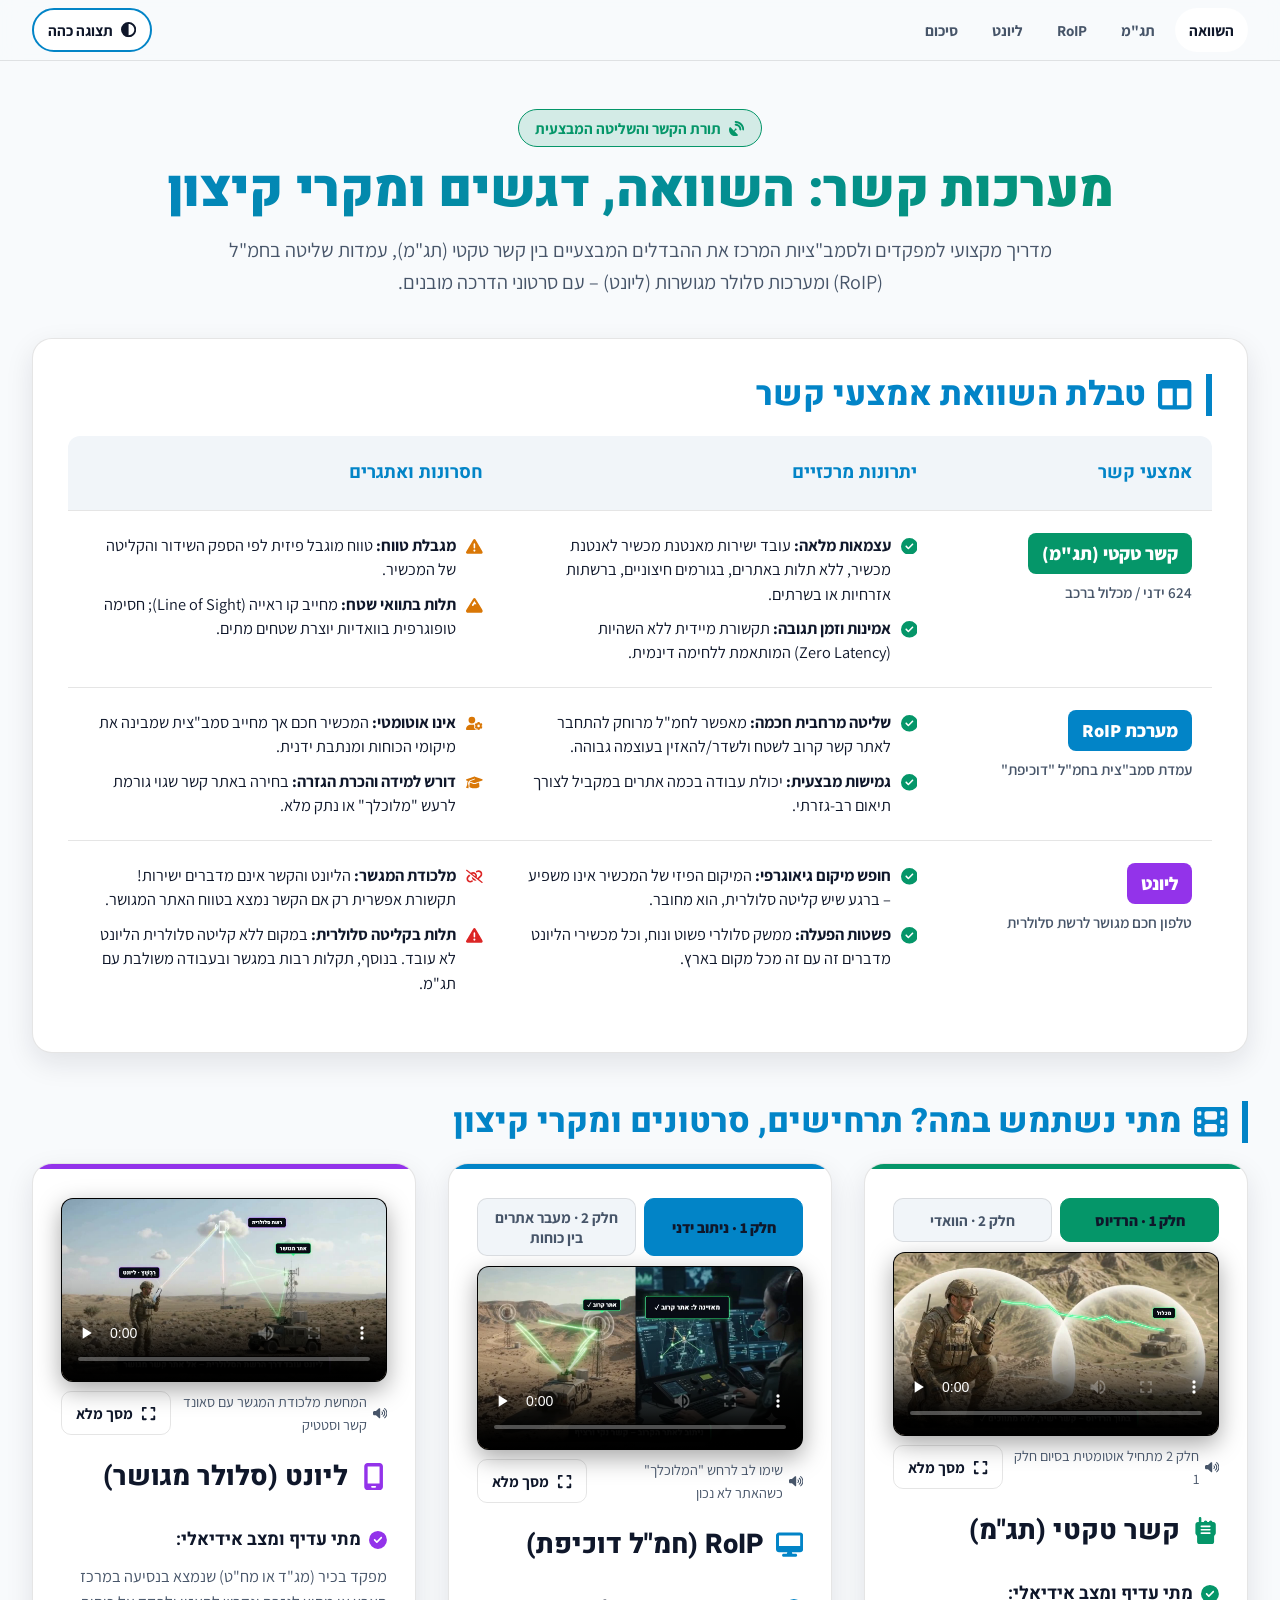
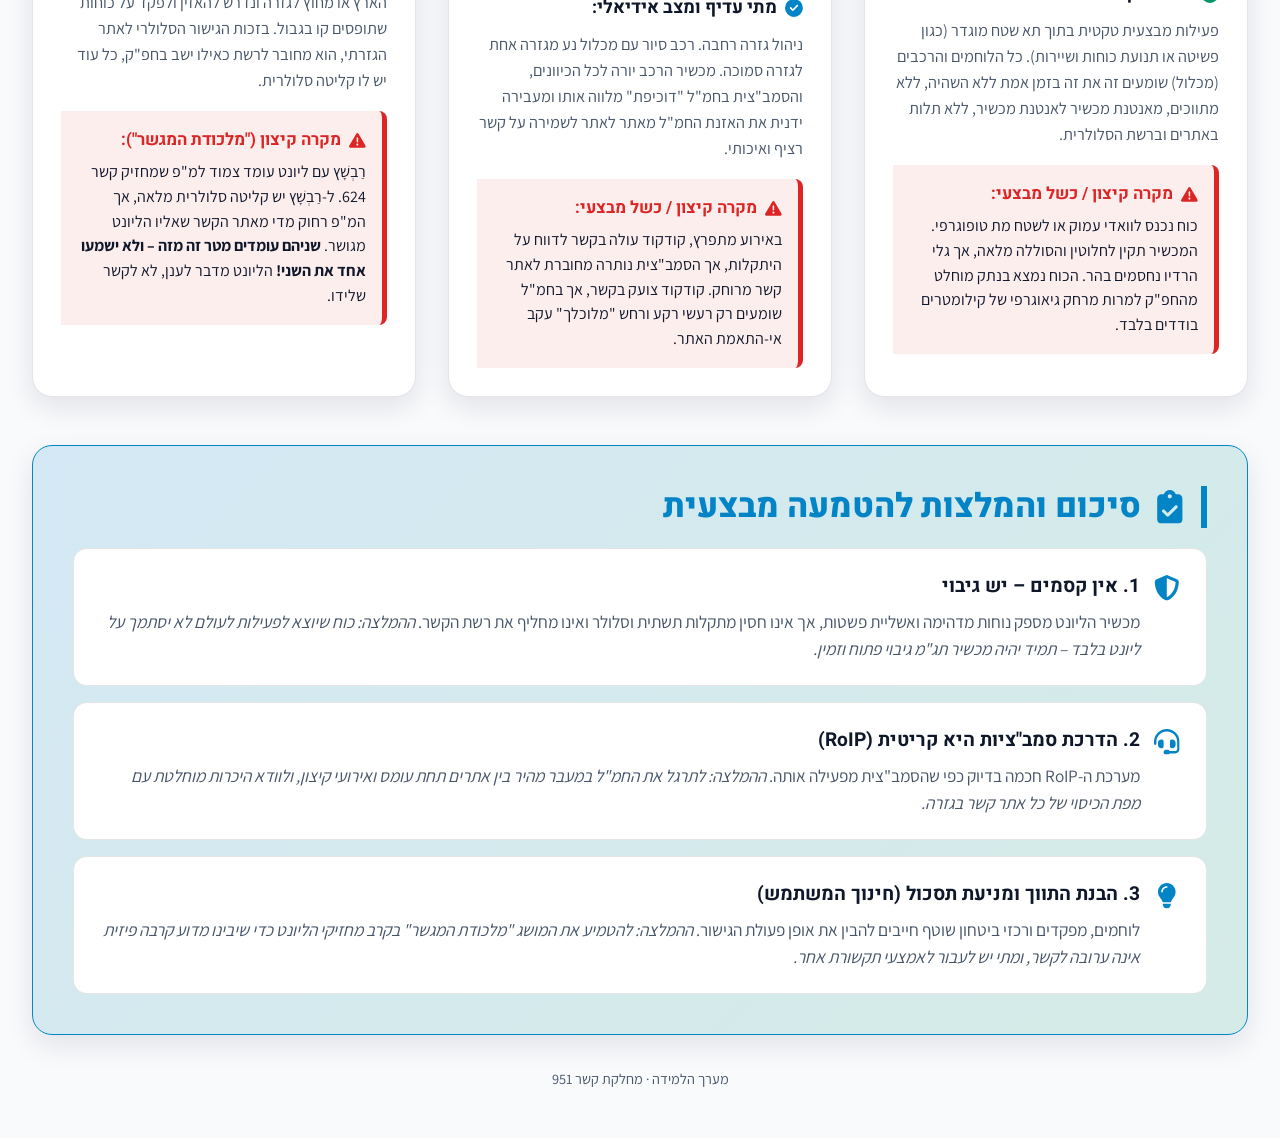
==== commit 2302a035: "Guide: rename RoIP part 2 to 'moving between sites across forces' Co-Authored-By: Claude Sonnet 5.5 " ====
--- a/guide/index.html
+++ b/guide/index.html
@@ -443,7 +443,7 @@
                 <div class="player">
                     <div class="plist" role="group" aria-label="חלקי הסרטון: RoIP">
                         <button type="button" class="pbtn active" aria-pressed="true" data-src="video/roip-1-routing.mp4" data-poster="video/posters/roip-1-routing.jpg">חלק 1 · ניתוב ידני</button>
-                        <button type="button" class="pbtn" aria-pressed="false" data-src="video/roip-2-site-choice.mp4" data-poster="video/posters/roip-2-site-choice.jpg">חלק 2 · בחירת אתר</button>
+                        <button type="button" class="pbtn" aria-pressed="false" data-src="video/roip-2-site-choice.mp4" data-poster="video/posters/roip-2-site-choice.jpg">חלק 2 · מעבר אתרים בין כוחות</button>
                     </div>
                     <div class="vwrap"><video controls playsinline preload="none" poster="video/posters/roip-1-routing.jpg" src="video/roip-1-routing.mp4" aria-label="סרטון הדרכה: RoIP בחמ&quot;ל"></video></div>
                     <div class="vbar">
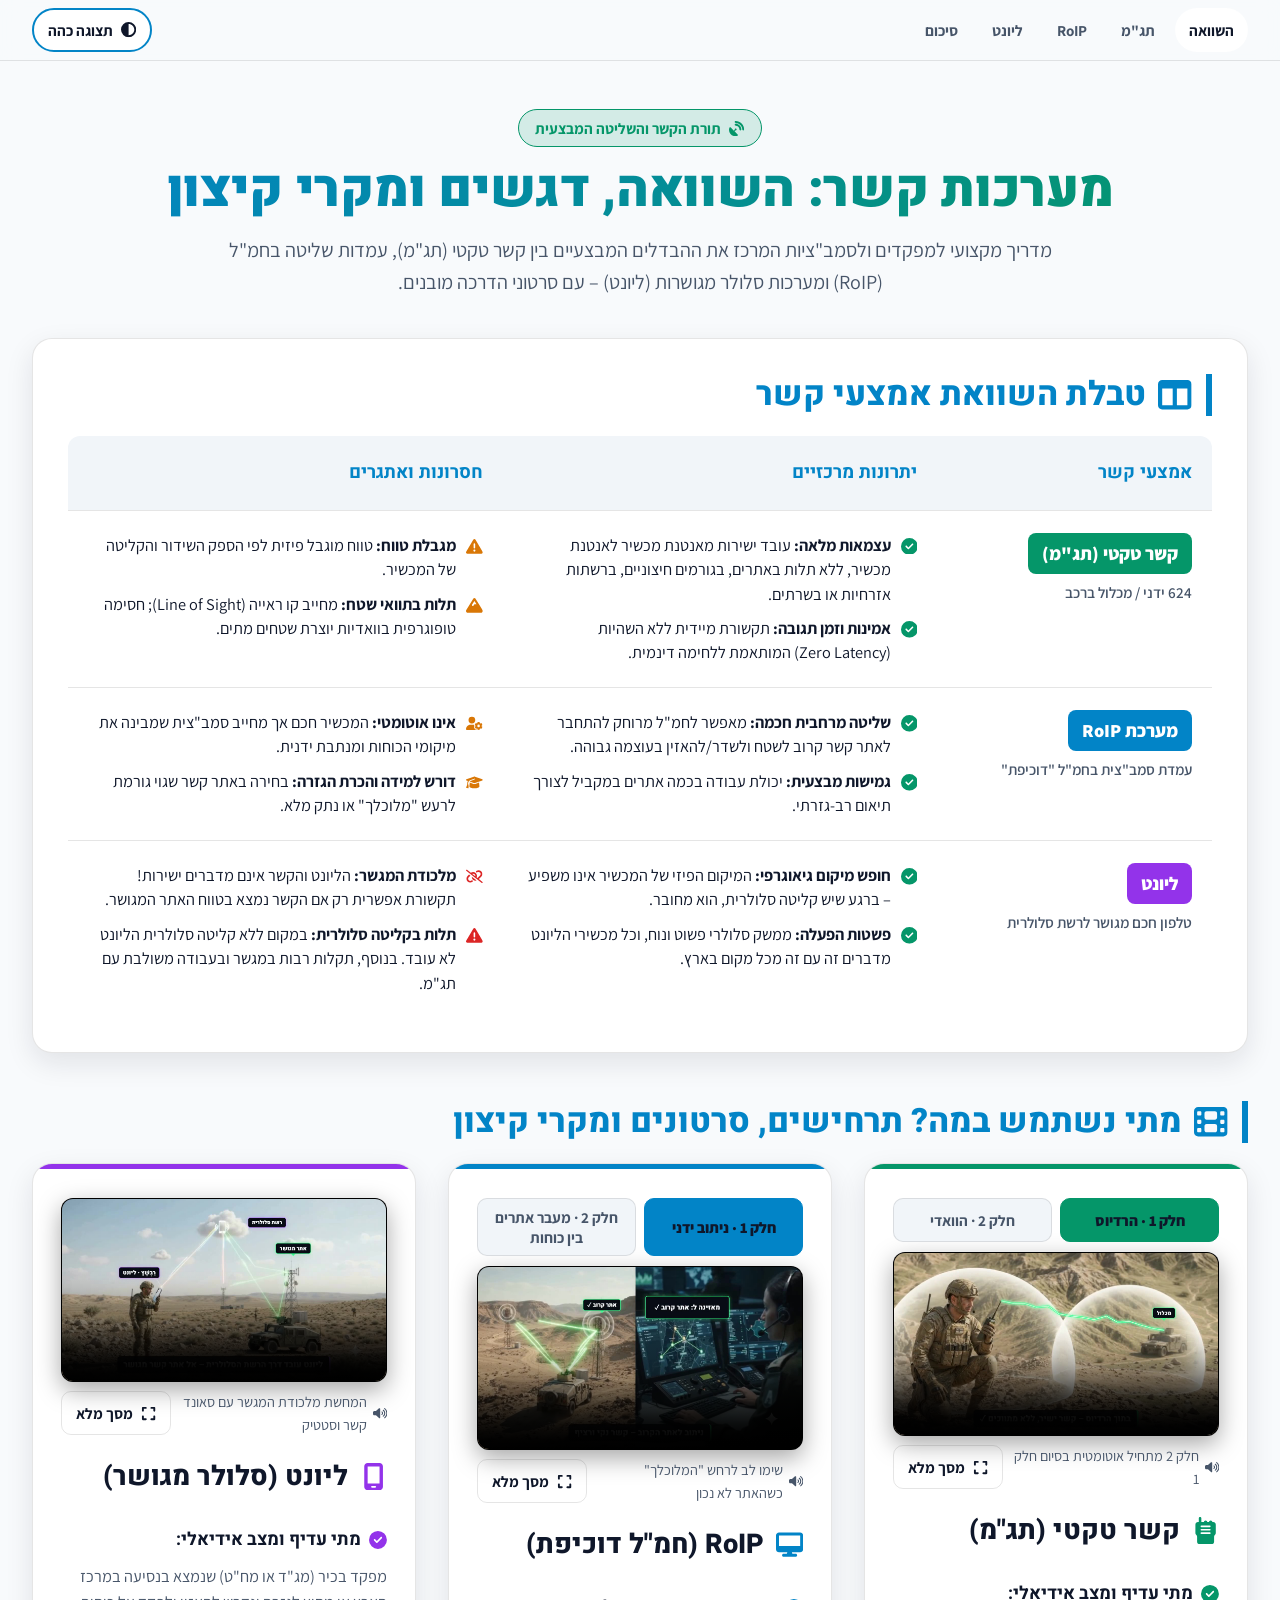
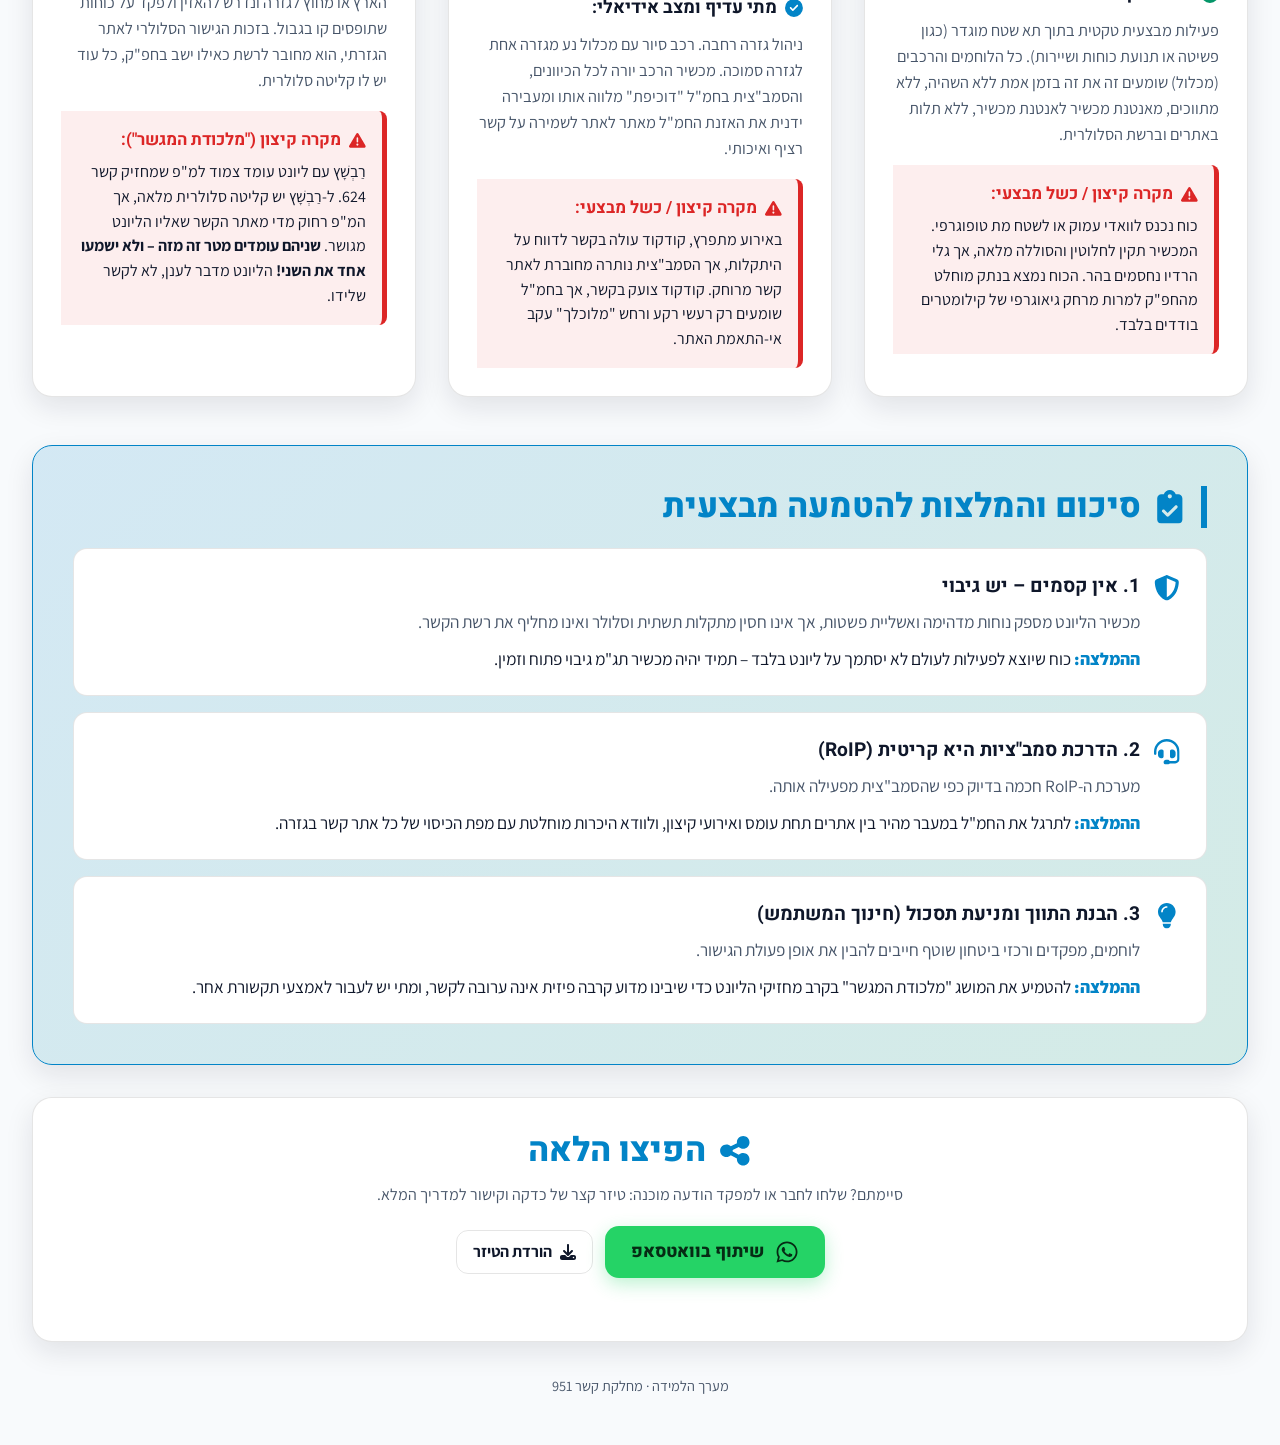
==== commit 1b177eda: "Guide: WhatsApp share block (video + text + link via Web Share API, wa.me fallback); recommendations" ====
--- a/guide/index.html
+++ b/guide/index.html
@@ -238,6 +238,22 @@
         .summary-list li .ic { color: var(--secondary); font-size: 1.6rem; margin-top: 4px; }
         .summary-list li strong { color: var(--text-main); display: block; font-size: 1.2rem; margin-bottom: 6px; font-family: 'Heebo', sans-serif; }
         .summary-list li p { color: var(--text-muted); margin: 0; }
+
+        .summary-list li p.rec { margin-top: 10px; color: var(--text-main); }
+        .rec-l { font-weight: 800; color: var(--secondary); }
+
+        /* ---------- share block ---------- */
+        .share-section { margin-top: 32px; background: var(--surface); border: 1px solid var(--card-border); border-radius: 20px; padding: clamp(16px, 4vw, 32px); box-shadow: var(--shadow); text-align: center; }
+        .share-section .section-title { justify-content: center; border: 0; padding: 0; margin-bottom: 10px; }
+        .share-section p.lead { color: var(--text-muted); max-width: 620px; margin: 0 auto 18px; }
+        .share-actions { display: flex; flex-wrap: wrap; gap: 12px; justify-content: center; align-items: center; }
+        .wa-btn { min-height: 52px; padding: 0 26px; display: inline-flex; align-items: center; justify-content: center; gap: 10px; cursor: pointer; border: 0; border-radius: 14px;
+                  background: #25d366; color: #062b14; font: 800 1.1rem 'Heebo', 'Assistant', sans-serif; box-shadow: 0 6px 18px rgba(37, 211, 102, 0.3); }
+        .wa-btn:hover { filter: brightness(1.05); } .wa-btn[disabled] { opacity: .7; cursor: progress; }
+        .wa-btn .ic { font-size: 1.5rem; }
+        .dl-link { min-height: 44px; display: inline-flex; align-items: center; gap: 8px; padding: 0 16px; color: var(--text-main); text-decoration: none; font-weight: 700; border: 1px solid var(--card-border); border-radius: 12px; }
+        .dl-link:hover { border-color: var(--secondary); }
+        .share-msg { min-height: 1.4em; margin-top: 10px; color: var(--text-muted); font-size: 0.95rem; }
 
         footer { text-align: center; color: var(--text-muted); font-size: 0.9rem; margin-top: 32px; }
 
@@ -290,6 +306,9 @@
 <symbol id="i-user-gear" viewBox="0 0 640 512"><path d="M224 0a128 128 0 1 1 0 256A128 128 0 1 1 224 0zM178.3 304h91.4c11.8 0 23.4 1.2 34.5 3.3c-2.1 18.5 7.4 35.6 21.8 44.8c-16.6 10.6-26.7 31.6-20 53.3c4 12.9 9.4 25.5 16.4 37.6s15.2 23.1 24.4 33c15.7 16.9 39.6 18.4 57.2 8.7v.9c0 9.2 2.7 18.5 7.9 26.3H29.7C13.3 512 0 498.7 0 482.3C0 383.8 79.8 304 178.3 304zM436 218.2c0-7 4.5-13.3 11.3-14.8c10.5-2.4 21.5-3.7 32.7-3.7s22.2 1.3 32.7 3.7c6.8 1.5 11.3 7.8 11.3 14.8v17.7c0 7.8 4.8 14.8 11.6 18.7c6.8 3.9 15.1 4.5 21.8 .6l13.8-7.9c6.1-3.5 13.7-2.7 18.5 2.4c7.6 8.1 14.3 17.2 20.1 27.2s10.3 20.4 13.5 31c2.1 6.7-1.1 13.7-7.2 17.2l-14.4 8.3c-6.5 3.7-10 10.9-10 18.4s3.5 14.7 10 18.4l14.4 8.3c6.1 3.5 9.2 10.5 7.2 17.2c-3.3 10.6-7.8 21-13.5 31s-12.5 19.1-20.1 27.2c-4.8 5.1-12.5 5.9-18.5 2.4l-13.8-7.9c-6.7-3.9-15.1-3.3-21.8 .6c-6.8 3.9-11.6 10.9-11.6 18.7v17.7c0 7-4.5 13.3-11.3 14.8c-10.5 2.4-21.5 3.7-32.7 3.7s-22.2-1.3-32.7-3.7c-6.8-1.5-11.3-7.8-11.3-14.8V467.8c0-7.9-4.9-14.9-11.7-18.9c-6.8-3.9-15.2-4.5-22-.6l-13.5 7.8c-6.1 3.5-13.7 2.7-18.5-2.4c-7.6-8.1-14.3-17.2-20.1-27.2s-10.3-20.4-13.5-31c-2.1-6.7 1.1-13.7 7.2-17.2l14-8.1c6.5-3.8 10.1-11.1 10.1-18.6s-3.5-14.8-10.1-18.6l-14-8.1c-6.1-3.5-9.2-10.5-7.2-17.2c3.3-10.6 7.7-21 13.5-31s12.5-19.1 20.1-27.2c4.8-5.1 12.4-5.9 18.5-2.4l13.6 7.8c6.8 3.9 15.2 3.3 22-.6c6.9-3.9 11.7-11 11.7-18.9V218.2zm92.1 133.5a48.1 48.1 0 1 0 -96.1 0 48.1 48.1 0 1 0 96.1 0z"/></symbol>
 <symbol id="i-volume-high" viewBox="0 0 640 512"><path d="M533.6 32.5C598.5 85.2 640 165.8 640 256s-41.5 170.7-106.4 223.5c-10.3 8.4-25.4 6.8-33.8-3.5s-6.8-25.4 3.5-33.8C557.5 398.2 592 331.2 592 256s-34.5-142.2-88.7-186.3c-10.3-8.4-11.8-23.5-3.5-33.8s23.5-11.8 33.8-3.5zM473.1 107c43.2 35.2 70.9 88.9 70.9 149s-27.7 113.8-70.9 149c-10.3 8.4-25.4 6.8-33.8-3.5s-6.8-25.4 3.5-33.8C475.3 341.3 496 301.1 496 256s-20.7-85.3-53.2-111.8c-10.3-8.4-11.8-23.5-3.5-33.8s23.5-11.8 33.8-3.5zm-60.5 74.5C434.1 199.1 448 225.9 448 256s-13.9 56.9-35.4 74.5c-10.3 8.4-25.4 6.8-33.8-3.5s-6.8-25.4 3.5-33.8C393.1 284.4 400 271 400 256s-6.9-28.4-17.7-37.3c-10.3-8.4-11.8-23.5-3.5-33.8s23.5-11.8 33.8-3.5zM301.1 34.8C312.6 40 320 51.4 320 64V448c0 12.6-7.4 24-18.9 29.2s-25 3.1-34.4-5.3L131.8 352H64c-35.3 0-64-28.7-64-64V224c0-35.3 28.7-64 64-64h67.8L266.7 40.1c9.4-8.4 22.9-10.4 34.4-5.3z"/></symbol>
 <symbol id="i-walkie-talkie" viewBox="0 0 384 512"><path d="M112 24c0-13.3-10.7-24-24-24S64 10.7 64 24V96H48C21.5 96 0 117.5 0 144V300.1c0 12.7 5.1 24.9 14.1 33.9l3.9 3.9c9 9 14.1 21.2 14.1 33.9V464c0 26.5 21.5 48 48 48H304c26.5 0 48-21.5 48-48V371.9c0-12.7 5.1-24.9 14.1-33.9l3.9-3.9c9-9 14.1-21.2 14.1-33.9V144c0-26.5-21.5-48-48-48H320c0-17.7-14.3-32-32-32s-32 14.3-32 32H224c0-17.7-14.3-32-32-32s-32 14.3-32 32H112V24zm0 136H272c8.8 0 16 7.2 16 16s-7.2 16-16 16H112c-8.8 0-16-7.2-16-16s7.2-16 16-16zm0 64H272c8.8 0 16 7.2 16 16s-7.2 16-16 16H112c-8.8 0-16-7.2-16-16s7.2-16 16-16zm0 64H272c8.8 0 16 7.2 16 16s-7.2 16-16 16H112c-8.8 0-16-7.2-16-16s7.2-16 16-16z"/></symbol>
+<symbol id="i-whatsapp" viewBox="0 0 448 512"><path d="M380.9 97.1C339 55.1 283.2 32 223.9 32c-122.4 0-222 99.6-222 222 0 39.1 10.2 77.3 29.6 111L0 480l117.7-30.9c32.4 17.7 68.9 27 106.1 27h.1c122.3 0 224.1-99.6 224.1-222 0-59.3-25.2-115-67.1-157zm-157 341.6c-33.2 0-65.7-8.9-94-25.7l-6.7-4-69.8 18.3L72 359.2l-4.4-7c-18.5-29.4-28.2-63.3-28.2-98.2 0-101.7 82.8-184.5 184.6-184.5 49.3 0 95.6 19.2 130.4 54.1 34.8 34.9 56.2 81.2 56.1 130.5 0 101.8-84.9 184.6-186.6 184.6zm101.2-138.2c-5.5-2.8-32.8-16.2-37.9-18-5.1-1.9-8.8-2.8-12.5 2.8-3.7 5.6-14.3 18-17.6 21.8-3.2 3.7-6.5 4.2-12 1.4-32.6-16.3-54-29.1-75.5-66-5.7-9.8 5.7-9.1 16.3-30.3 1.8-3.7.9-6.9-.5-9.7-1.4-2.8-12.5-30.1-17.1-41.2-4.5-10.8-9.1-9.3-12.5-9.5-3.2-.2-6.9-.2-10.6-.2-3.7 0-9.7 1.4-14.8 6.9-5.1 5.6-19.4 19-19.4 46.3 0 27.3 19.9 53.7 22.6 57.4 2.8 3.7 39.1 59.7 94.8 83.8 35.2 15.2 49 16.5 66.6 13.9 10.7-1.6 32.8-13.4 37.4-26.4 4.6-13 4.6-24.1 3.2-26.4-1.3-2.5-5-3.9-10.5-6.6z"/></symbol>
+<symbol id="i-download" viewBox="0 0 512 512"><path d="M288 32c0-17.7-14.3-32-32-32s-32 14.3-32 32V274.7l-73.4-73.4c-12.5-12.5-32.8-12.5-45.3 0s-12.5 32.8 0 45.3l128 128c12.5 12.5 32.8 12.5 45.3 0l128-128c12.5-12.5 12.5-32.8 0-45.3s-32.8-12.5-45.3 0L288 274.7V32zM64 352c-35.3 0-64 28.7-64 64v32c0 35.3 28.7 64 64 64H448c35.3 0 64-28.7 64-64V416c0-35.3-28.7-64-64-64H346.5l-45.3 45.3c-25 25-65.5 25-90.5 0L165.5 352H64zm368 56a24 24 0 1 1 0 48 24 24 0 1 1 0-48z"/></symbol>
+<symbol id="i-share-nodes" viewBox="0 0 448 512"><path d="M352 224c53 0 96-43 96-96s-43-96-96-96s-96 43-96 96c0 4 .2 8 .7 11.9l-94.1 47C145.4 170.2 121.9 160 96 160c-53 0-96 43-96 96s43 96 96 96c25.9 0 49.4-10.2 66.6-26.9l94.1 47c-.5 3.9-.7 7.8-.7 11.9c0 53 43 96 96 96s96-43 96-96s-43-96-96-96c-25.9 0-49.4 10.2-66.6 26.9l-94.1-47c.5-3.9 .7-7.8 .7-11.9s-.2-8-.7-11.9l94.1-47C302.6 213.8 326.1 224 352 224z"/></symbol>
 </svg>
 
     <div class="topbar">
@@ -494,24 +513,37 @@
                     <svg class="ic" aria-hidden="true"><use href="#i-shield-halved"/></svg>
                     <div>
                         <strong>1. אין קסמים – יש גיבוי</strong>
-                        <p>מכשיר הליונט מספק נוחות מדהימה ואשליית פשטות, אך אינו חסין מתקלות תשתית וסלולר ואינו מחליף את רשת הקשר. <em>ההמלצה: כוח שיוצא לפעילות לעולם לא יסתמך על ליונט בלבד – תמיד יהיה מכשיר תג"מ גיבוי פתוח וזמין.</em></p>
+                        <p>מכשיר הליונט מספק נוחות מדהימה ואשליית פשטות, אך אינו חסין מתקלות תשתית וסלולר ואינו מחליף את רשת הקשר.</p>
+                        <p class="rec"><span class="rec-l">ההמלצה:</span> כוח שיוצא לפעילות לעולם לא יסתמך על ליונט בלבד – תמיד יהיה מכשיר תג"מ גיבוי פתוח וזמין.</p>
                     </div>
                 </li>
                 <li>
                     <svg class="ic" aria-hidden="true"><use href="#i-headset"/></svg>
                     <div>
                         <strong>2. הדרכת סמב"ציות היא קריטית (<bdi dir="ltr">RoIP</bdi>)</strong>
-                        <p>מערכת ה-RoIP חכמה בדיוק כפי שהסמב"צית מפעילה אותה. <em>ההמלצה: לתרגל את החמ"ל במעבר מהיר בין אתרים תחת עומס ואירועי קיצון, ולוודא היכרות מוחלטת עם מפת הכיסוי של כל אתר קשר בגזרה.</em></p>
+                        <p>מערכת ה-RoIP חכמה בדיוק כפי שהסמב"צית מפעילה אותה.</p>
+                        <p class="rec"><span class="rec-l">ההמלצה:</span> לתרגל את החמ"ל במעבר מהיר בין אתרים תחת עומס ואירועי קיצון, ולוודא היכרות מוחלטת עם מפת הכיסוי של כל אתר קשר בגזרה.</p>
                     </div>
                 </li>
                 <li>
                     <svg class="ic" aria-hidden="true"><use href="#i-lightbulb"/></svg>
                     <div>
                         <strong>3. הבנת התווך ומניעת תסכול (חינוך המשתמש)</strong>
-                        <p>לוחמים, מפקדים ורכזי ביטחון שוטף חייבים להבין את אופן פעולת הגישור. <em>ההמלצה: להטמיע את המושג "מלכודת המגשר" בקרב מחזיקי הליונט כדי שיבינו מדוע קרבה פיזית אינה ערובה לקשר, ומתי יש לעבור לאמצעי תקשורת אחר.</em></p>
+                        <p>לוחמים, מפקדים ורכזי ביטחון שוטף חייבים להבין את אופן פעולת הגישור.</p>
+                        <p class="rec"><span class="rec-l">ההמלצה:</span> להטמיע את המושג "מלכודת המגשר" בקרב מחזיקי הליונט כדי שיבינו מדוע קרבה פיזית אינה ערובה לקשר, ומתי יש לעבור לאמצעי תקשורת אחר.</p>
                     </div>
                 </li>
             </ul>
+        </section>
+
+        <section class="share-section" id="share" aria-labelledby="share-title">
+            <h2 class="section-title" id="share-title"><svg class="ic" aria-hidden="true"><use href="#i-share-nodes"/></svg> הפיצו הלאה</h2>
+            <p class="lead">סיימתם? שלחו לחבר או למפקד הודעה מוכנה: טיזר קצר של כדקה וקישור למדריך המלא.</p>
+            <div class="share-actions">
+                <button type="button" class="wa-btn" id="waShare"><svg class="ic" aria-hidden="true"><use href="#i-whatsapp"/></svg><span>שיתוף בוואטסאפ</span></button>
+                <a class="dl-link" href="video/teaser-9x16.mp4" download="kesher-teaser.mp4"><svg class="ic" aria-hidden="true"><use href="#i-download"/></svg> הורדת הטיזר</a>
+            </div>
+            <p class="share-msg" id="shareMsg" role="status" aria-live="polite"></p>
         </section>
 
         <footer>מערך הלמידה · מחלקת קשר 951</footer>
@@ -569,6 +601,37 @@
                 if (fs) fs.addEventListener('click', function () { enterFullscreen(v); });
             });
 
+            /* ---------- WhatsApp share: video + text + link (Web Share API); fallback: wa.me with text + link ---------- */
+            var SHARE_URL = 'https://kesher.emanuelphoto.co.il/';
+            var SHARE_TEXT = 'מערך הלמידה של מחלקת קשר 951: מדריך מערכות קשר.\nתג"מ, RoIP וליונט: מה ההבדלים, מתי משתמשים בכל אחד, ואיך נמנעים ממלכודת המגשר.\nכדאי לראות:';
+            var SHARE_VIDEO = 'video/teaser-9x16.mp4';
+            var waBtn = document.getElementById('waShare'), msg = document.getElementById('shareMsg'), fileP = null;
+            function say(t) { msg.textContent = t || ''; }
+            function wantsFileShare() { return !!(navigator.share && navigator.canShare); }
+            function prefetchVideo() {            /* starts when the share block comes into view, so the click can share immediately */
+                if (fileP || !wantsFileShare() || (navigator.connection && navigator.connection.saveData)) return;
+                fileP = fetch(SHARE_VIDEO).then(function (r) { if (!r.ok) throw new Error('http ' + r.status); return r.blob(); })
+                    .then(function (b) { return new File([b], 'kesher-teaser.mp4', { type: 'video/mp4' }); })
+                    .catch(function () { fileP = null; return null; });
+            }
+            function openWa() { window.open('https://wa.me/?text=' + encodeURIComponent(SHARE_TEXT + '\n' + SHARE_URL), '_blank', 'noopener'); }
+            waBtn.addEventListener('click', function () {
+                if (!wantsFileShare()) { openWa(); return; }
+                prefetchVideo(); waBtn.disabled = true; say('מכין את הסרטון…');
+                (fileP || Promise.resolve(null)).then(function (file) {
+                    var data = file ? { files: [file], text: SHARE_TEXT + '\n' + SHARE_URL } : null;
+                    if (!data || !navigator.canShare(data)) { say(''); openWa(); return; }
+                    return navigator.share(data).then(function () { say(''); });
+                }).catch(function (e) {
+                    if (e && e.name === 'AbortError') { say(''); return; }          /* the user closed the share sheet */
+                    say('השיתוף עם הסרטון לא זמין כרגע, פותח הודעה עם הקישור'); openWa();
+                }).then(function () { waBtn.disabled = false; });
+            });
+            if ('IntersectionObserver' in window) {
+                var so = new IntersectionObserver(function (es) { if (es[0].isIntersecting) { prefetchVideo(); so.disconnect(); } }, { rootMargin: '200px' });
+                so.observe(document.getElementById('share'));
+            }
+
             /* ---------- highlight the section being read in the top bar ---------- */
             if ('IntersectionObserver' in window) {
                 var links = {}; document.querySelectorAll('.topnav a').forEach(function (a) { links[a.getAttribute('href').slice(1)] = a; });
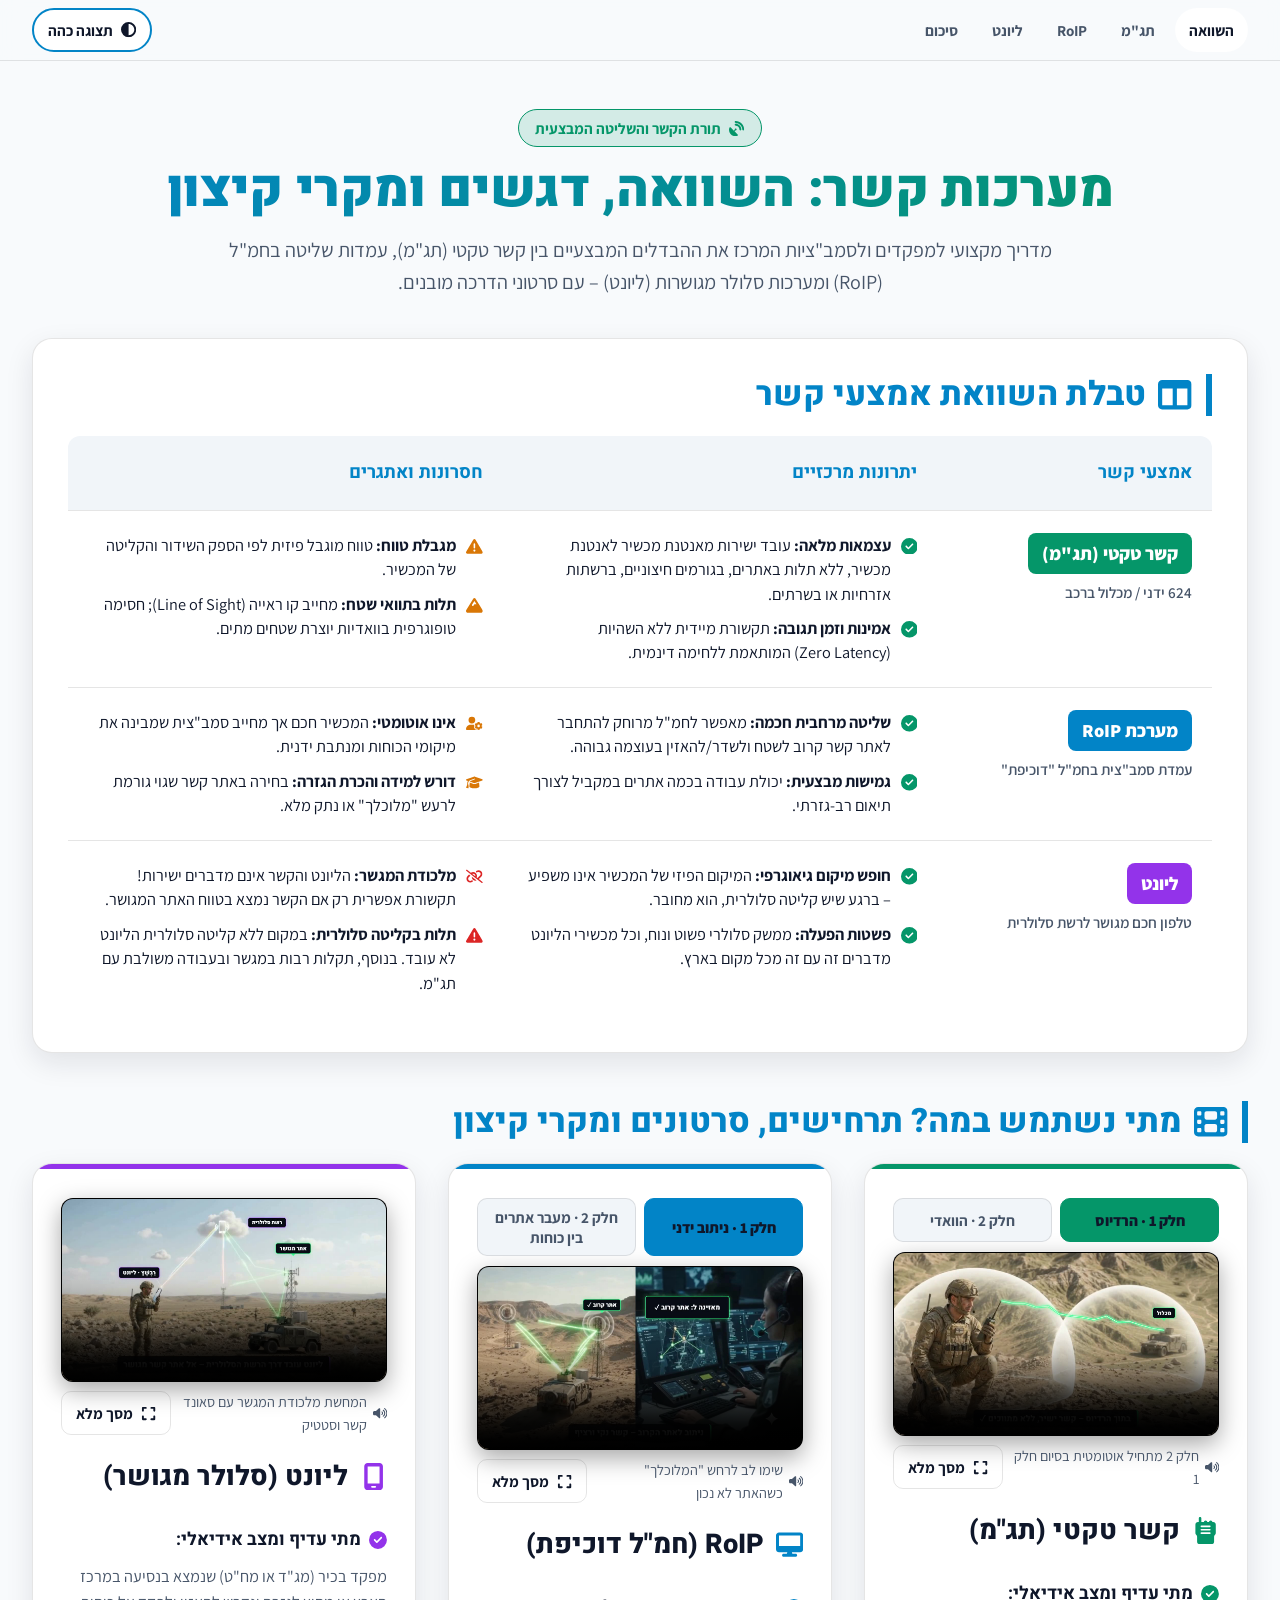
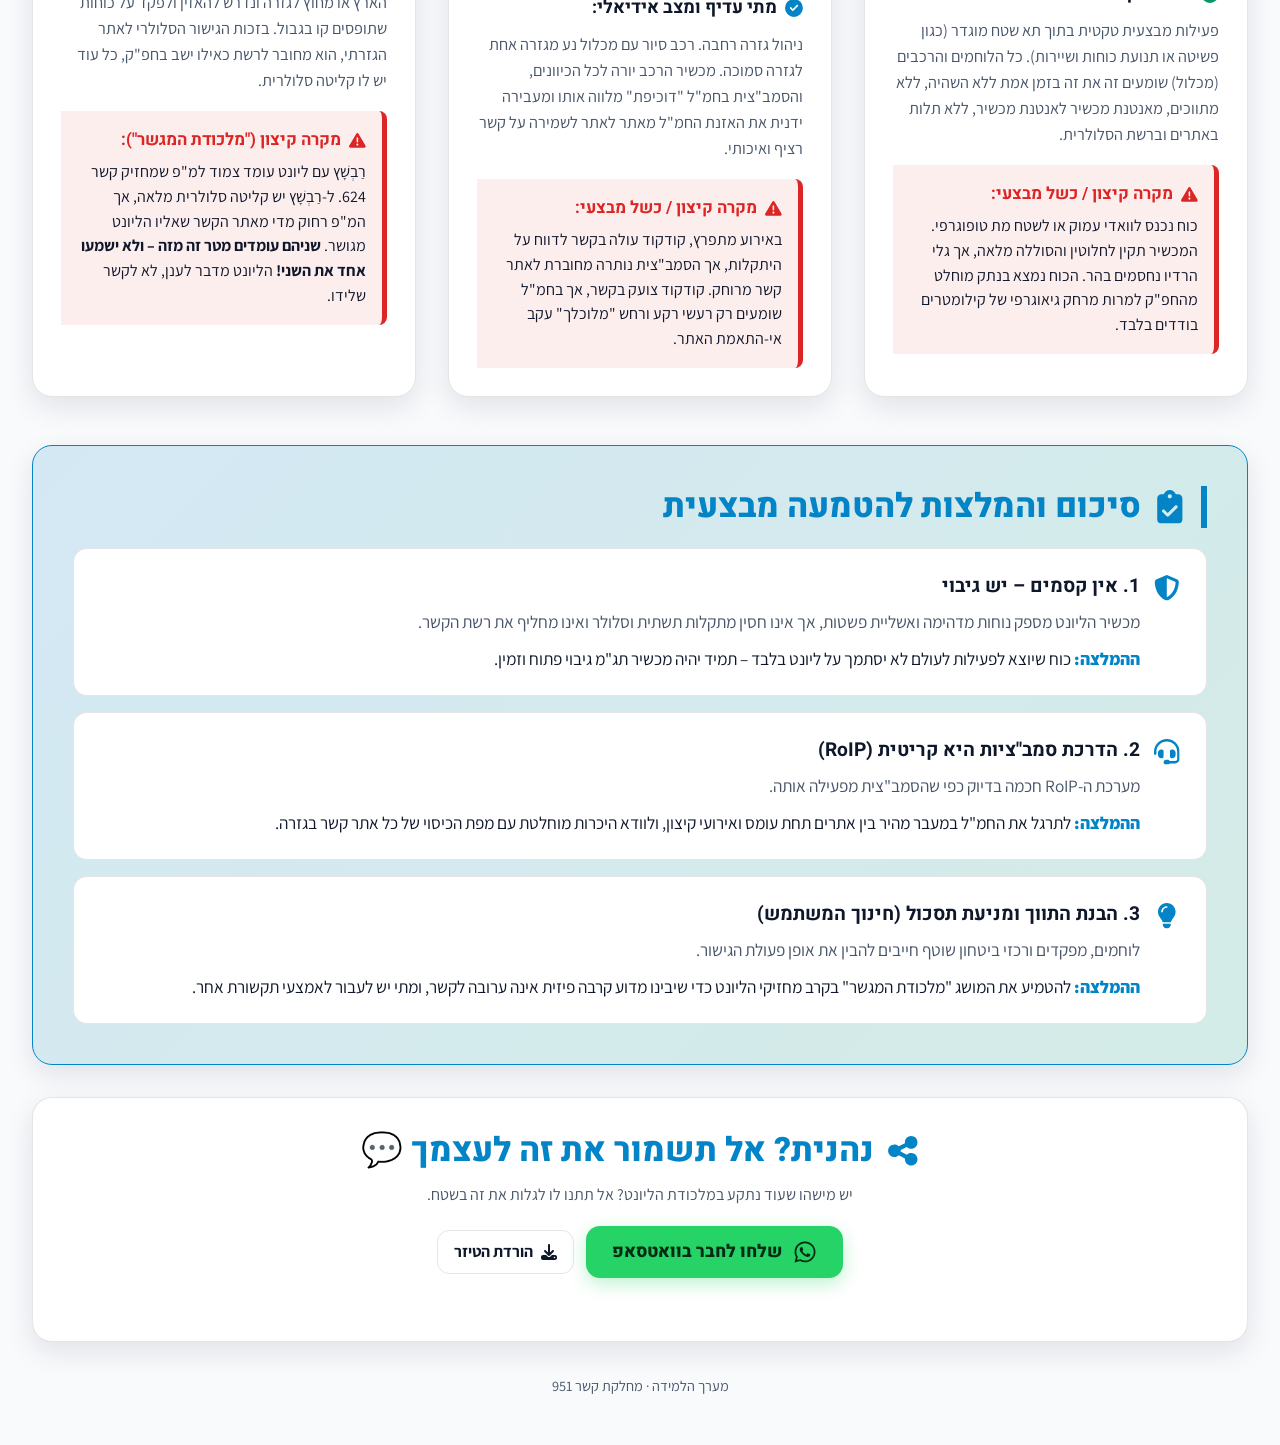
==== commit 77cf02ab: "Guide: final share copy ('ahnit? al tishmor' block, curiosity-question WhatsApp message with thank-y" ====
--- a/guide/index.html
+++ b/guide/index.html
@@ -244,7 +244,7 @@
 
         /* ---------- share block ---------- */
         .share-section { margin-top: 32px; background: var(--surface); border: 1px solid var(--card-border); border-radius: 20px; padding: clamp(16px, 4vw, 32px); box-shadow: var(--shadow); text-align: center; }
-        .share-section .section-title { justify-content: center; border: 0; padding: 0; margin-bottom: 10px; }
+        .share-section .section-title { justify-content: center; border: 0; padding: 0; margin-bottom: 10px; text-wrap: balance; }
         .share-section p.lead { color: var(--text-muted); max-width: 620px; margin: 0 auto 18px; }
         .share-actions { display: flex; flex-wrap: wrap; gap: 12px; justify-content: center; align-items: center; }
         .wa-btn { min-height: 52px; padding: 0 26px; display: inline-flex; align-items: center; justify-content: center; gap: 10px; cursor: pointer; border: 0; border-radius: 14px;
@@ -254,6 +254,7 @@
         .dl-link { min-height: 44px; display: inline-flex; align-items: center; gap: 8px; padding: 0 16px; color: var(--text-main); text-decoration: none; font-weight: 700; border: 1px solid var(--card-border); border-radius: 12px; }
         .dl-link:hover { border-color: var(--secondary); }
         .share-msg { min-height: 1.4em; margin-top: 10px; color: var(--text-muted); font-size: 0.95rem; }
+        .share-msg.ok { color: var(--primary); font-weight: 800; font-size: 1.05rem; }
 
         footer { text-align: center; color: var(--text-muted); font-size: 0.9rem; margin-top: 32px; }
 
@@ -537,10 +538,10 @@
         </section>
 
         <section class="share-section" id="share" aria-labelledby="share-title">
-            <h2 class="section-title" id="share-title"><svg class="ic" aria-hidden="true"><use href="#i-share-nodes"/></svg> הפיצו הלאה</h2>
-            <p class="lead">סיימתם? שלחו לחבר או למפקד הודעה מוכנה: טיזר קצר של כדקה וקישור למדריך המלא.</p>
+            <h2 class="section-title" id="share-title"><svg class="ic" aria-hidden="true"><use href="#i-share-nodes"/></svg> נהנית? אל תשמור את זה לעצמך 💬</h2>
+            <p class="lead">יש מישהו שעוד נתקע במלכודת הליונט? אל תתנו לו לגלות את זה בשטח.</p>
             <div class="share-actions">
-                <button type="button" class="wa-btn" id="waShare"><svg class="ic" aria-hidden="true"><use href="#i-whatsapp"/></svg><span>שיתוף בוואטסאפ</span></button>
+                <button type="button" class="wa-btn" id="waShare"><svg class="ic" aria-hidden="true"><use href="#i-whatsapp"/></svg><span>שלחו לחבר בוואטסאפ</span></button>
                 <a class="dl-link" href="video/teaser-9x16.mp4" download="kesher-teaser.mp4"><svg class="ic" aria-hidden="true"><use href="#i-download"/></svg> הורדת הטיזר</a>
             </div>
             <p class="share-msg" id="shareMsg" role="status" aria-live="polite"></p>
@@ -603,10 +604,15 @@
 
             /* ---------- WhatsApp share: video + text + link (Web Share API); fallback: wa.me with text + link ---------- */
             var SHARE_URL = 'https://kesher.emanuelphoto.co.il/';
-            var SHARE_TEXT = 'מערך הלמידה של מחלקת קשר 951: מדריך מערכות קשר.\nתג"מ, RoIP וליונט: מה ההבדלים, מתי משתמשים בכל אחד, ואיך נמנעים ממלכודת המגשר.\nכדאי לראות:';
+            var SHARE_TEXT = '🤔 *למה הקשר "לא עובד" גם כשהמכשיר תקין?*\nולמה ליונט וקשר טקטי לא שומעים זה את זה, גם במרחק של מטר?\n\n'
+                + 'התשובות כאן, בסרטונים קצרים ובשפה פשוטה 👇\n🔗 {URL}\n\n'
+                + '_הליונט הוא המצאת המאה… אך גם האסון של הקו_ 😉\n\n'
+                + 'יחד נשמור על *רציפות תקשובית* 🤝';
+            var SHARE_THANKS = 'תודה ששיתפת! ככה שומרים על רציפות תקשובית 🤝';
             var SHARE_VIDEO = 'video/teaser-9x16.mp4';
             var waBtn = document.getElementById('waShare'), msg = document.getElementById('shareMsg'), fileP = null;
-            function say(t) { msg.textContent = t || ''; }
+            function fullText() { return SHARE_TEXT.replace('{URL}', SHARE_URL); }
+            function say(t, ok) { msg.textContent = t || ''; msg.classList.toggle('ok', !!ok); }
             function wantsFileShare() { return !!(navigator.share && navigator.canShare); }
             function prefetchVideo() {            /* starts when the share block comes into view, so the click can share immediately */
                 if (fileP || !wantsFileShare() || (navigator.connection && navigator.connection.saveData)) return;
@@ -614,14 +620,14 @@
                     .then(function (b) { return new File([b], 'kesher-teaser.mp4', { type: 'video/mp4' }); })
                     .catch(function () { fileP = null; return null; });
             }
-            function openWa() { window.open('https://wa.me/?text=' + encodeURIComponent(SHARE_TEXT + '\n' + SHARE_URL), '_blank', 'noopener'); }
+            function openWa() { window.open('https://wa.me/?text=' + encodeURIComponent(fullText()), '_blank', 'noopener'); }
             waBtn.addEventListener('click', function () {
-                if (!wantsFileShare()) { openWa(); return; }
+                if (!wantsFileShare()) { openWa(); say(SHARE_THANKS, true); return; }
                 prefetchVideo(); waBtn.disabled = true; say('מכין את הסרטון…');
                 (fileP || Promise.resolve(null)).then(function (file) {
-                    var data = file ? { files: [file], text: SHARE_TEXT + '\n' + SHARE_URL } : null;
-                    if (!data || !navigator.canShare(data)) { say(''); openWa(); return; }
-                    return navigator.share(data).then(function () { say(''); });
+                    var data = file ? { files: [file], text: fullText() } : null;
+                    if (!data || !navigator.canShare(data)) { openWa(); say(SHARE_THANKS, true); return; }
+                    return navigator.share(data).then(function () { say(SHARE_THANKS, true); });
                 }).catch(function (e) {
                     if (e && e.name === 'AbortError') { say(''); return; }          /* the user closed the share sheet */
                     say('השיתוף עם הסרטון לא זמין כרגע, פותח הודעה עם הקישור'); openWa();
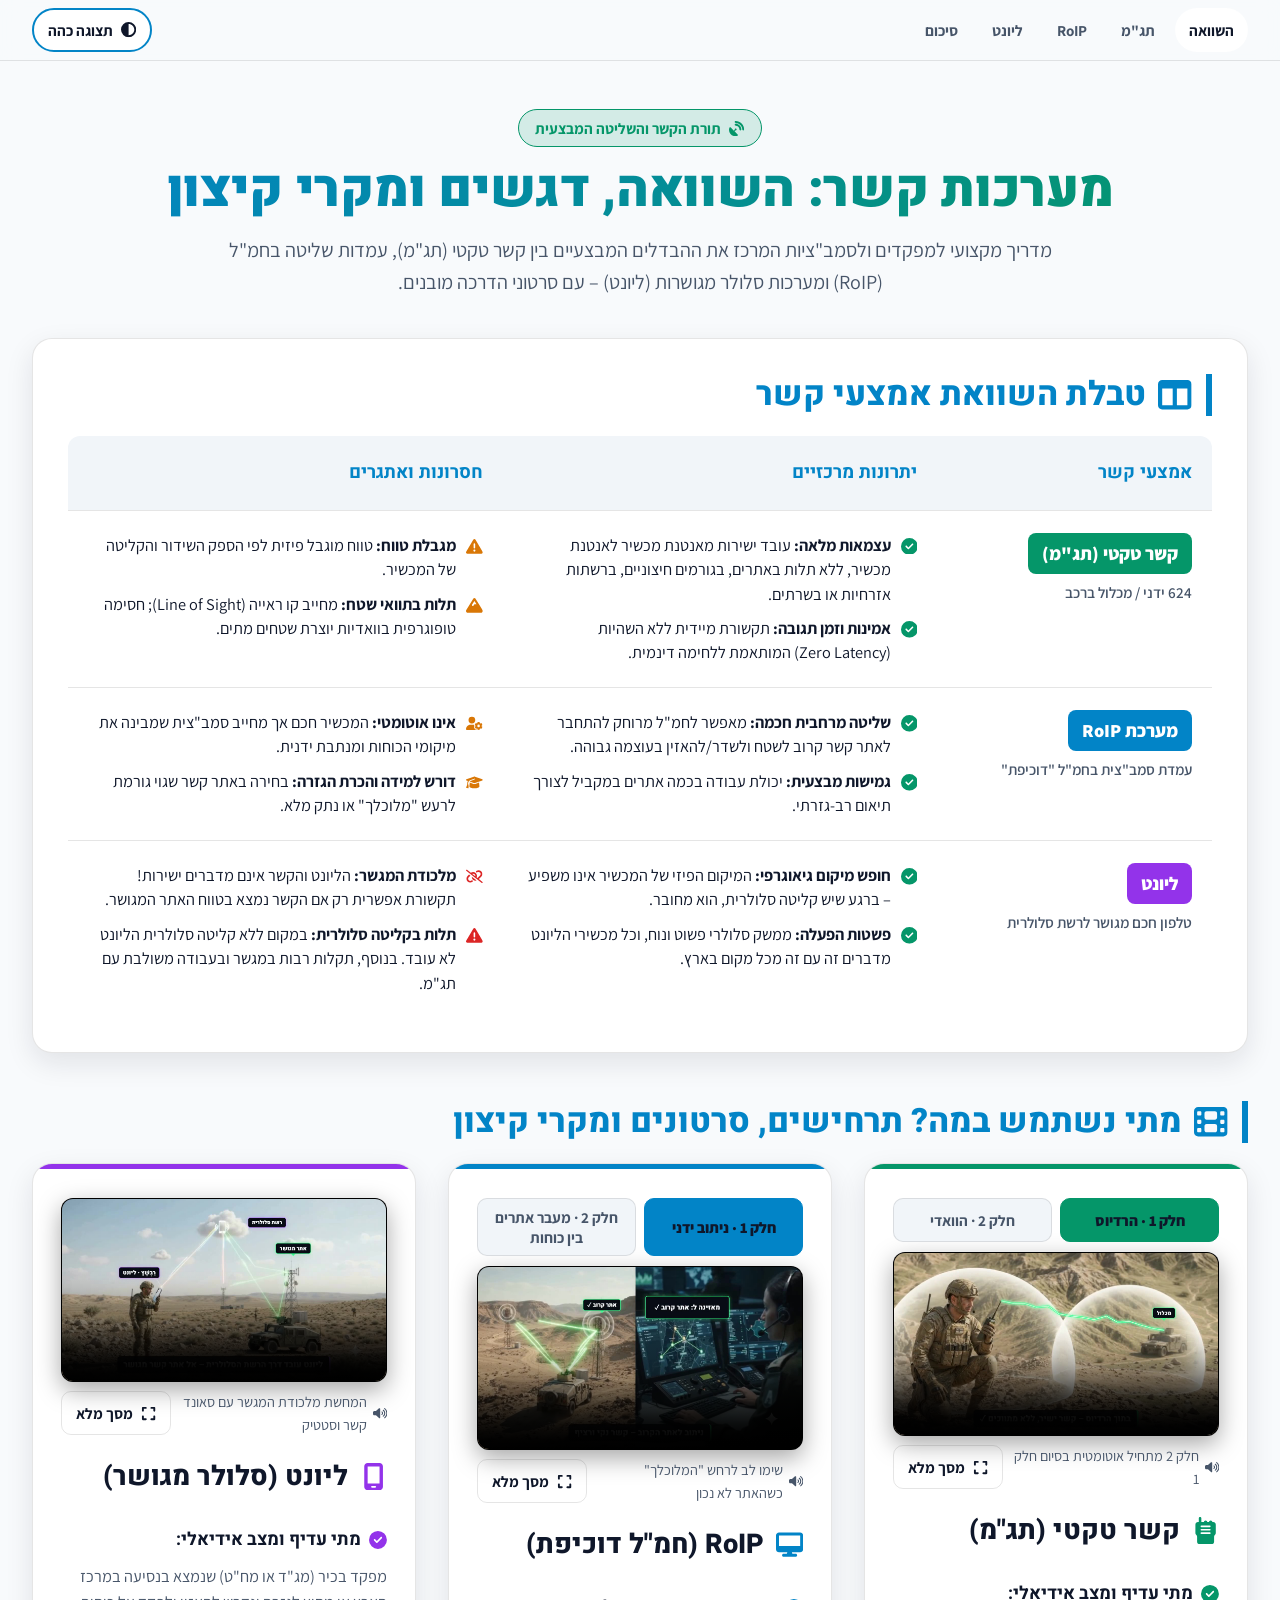
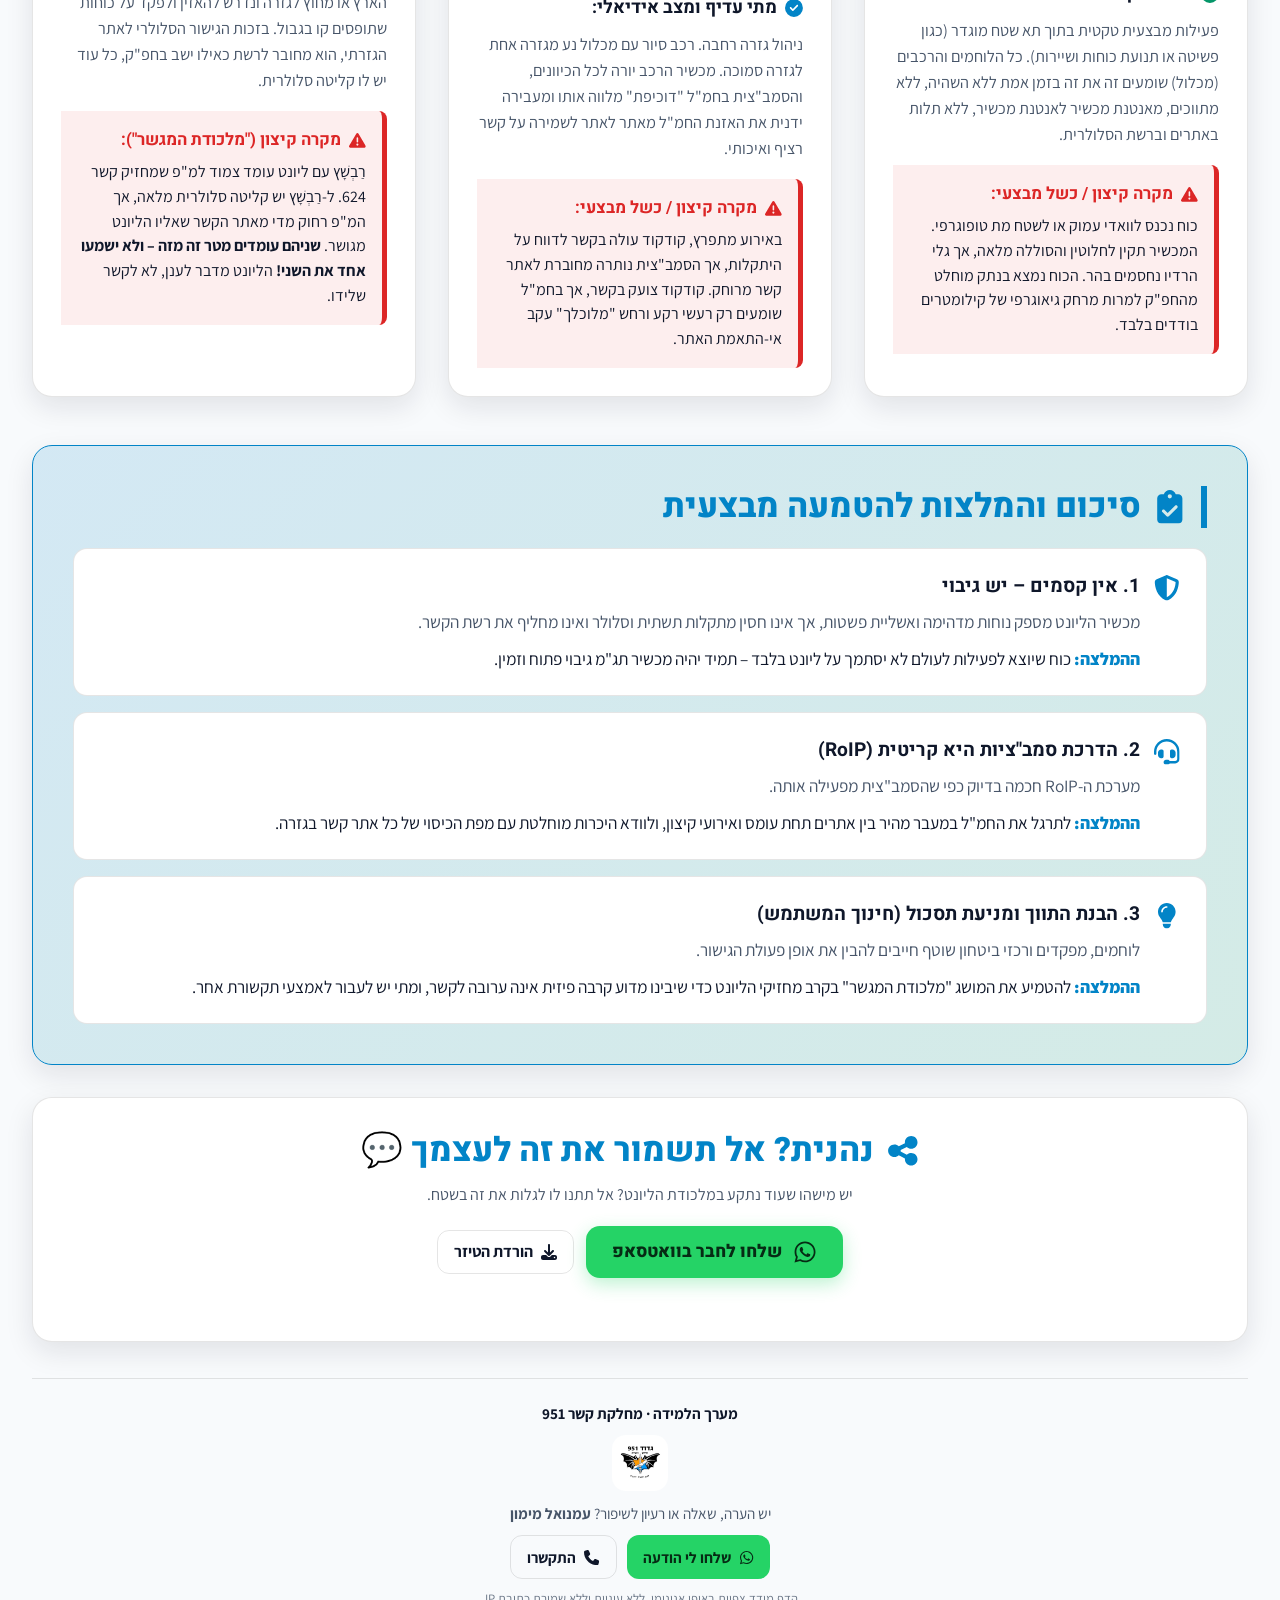
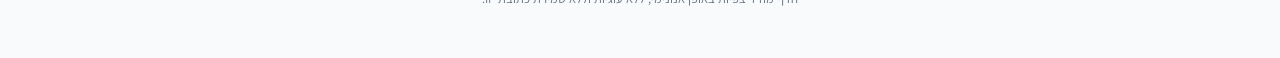
==== commit 147429ba: "Guide: anonymous first-party statistics (collector, dashboard), logo and contact button in the foote" ====
--- a/guide/index.html
+++ b/guide/index.html
@@ -256,7 +256,16 @@
         .share-msg { min-height: 1.4em; margin-top: 10px; color: var(--text-muted); font-size: 0.95rem; }
         .share-msg.ok { color: var(--primary); font-weight: 800; font-size: 1.05rem; }
 
-        footer { text-align: center; color: var(--text-muted); font-size: 0.9rem; margin-top: 32px; }
+        .site-footer { text-align: center; color: var(--text-muted); font-size: 0.95rem; margin-top: 36px; padding-top: 22px; border-top: 1px solid var(--card-border); display: grid; justify-items: center; gap: 10px; }
+        .site-footer p { margin: 0; }
+        .foot-unit { font-weight: 700; color: var(--text-main); }
+        .foot-logo { width: 56px; height: 56px; background: #fff; border-radius: 14px; padding: 4px; }
+        .foot-actions { display: flex; flex-wrap: wrap; gap: 10px; justify-content: center; }
+        .contact-btn, .contact-link { min-height: 44px; display: inline-flex; align-items: center; gap: 8px; padding: 0 16px; border-radius: 12px; text-decoration: none; font-weight: 700; font-size: 0.95rem; }
+        .contact-btn { background: #25d366; color: #062b14; }
+        .contact-link { color: var(--text-main); border: 1px solid var(--card-border); }
+        .contact-btn:hover { filter: brightness(1.05); } .contact-link:hover { border-color: var(--secondary); }
+        .foot-priv { font-size: 0.8rem; opacity: .8; }
 
         /* ---------- phones held upright: text gets (almost) the whole screen width, like it does sideways ---------- */
         @media (max-width: 799px) {
@@ -310,18 +319,19 @@
 <symbol id="i-whatsapp" viewBox="0 0 448 512"><path d="M380.9 97.1C339 55.1 283.2 32 223.9 32c-122.4 0-222 99.6-222 222 0 39.1 10.2 77.3 29.6 111L0 480l117.7-30.9c32.4 17.7 68.9 27 106.1 27h.1c122.3 0 224.1-99.6 224.1-222 0-59.3-25.2-115-67.1-157zm-157 341.6c-33.2 0-65.7-8.9-94-25.7l-6.7-4-69.8 18.3L72 359.2l-4.4-7c-18.5-29.4-28.2-63.3-28.2-98.2 0-101.7 82.8-184.5 184.6-184.5 49.3 0 95.6 19.2 130.4 54.1 34.8 34.9 56.2 81.2 56.1 130.5 0 101.8-84.9 184.6-186.6 184.6zm101.2-138.2c-5.5-2.8-32.8-16.2-37.9-18-5.1-1.9-8.8-2.8-12.5 2.8-3.7 5.6-14.3 18-17.6 21.8-3.2 3.7-6.5 4.2-12 1.4-32.6-16.3-54-29.1-75.5-66-5.7-9.8 5.7-9.1 16.3-30.3 1.8-3.7.9-6.9-.5-9.7-1.4-2.8-12.5-30.1-17.1-41.2-4.5-10.8-9.1-9.3-12.5-9.5-3.2-.2-6.9-.2-10.6-.2-3.7 0-9.7 1.4-14.8 6.9-5.1 5.6-19.4 19-19.4 46.3 0 27.3 19.9 53.7 22.6 57.4 2.8 3.7 39.1 59.7 94.8 83.8 35.2 15.2 49 16.5 66.6 13.9 10.7-1.6 32.8-13.4 37.4-26.4 4.6-13 4.6-24.1 3.2-26.4-1.3-2.5-5-3.9-10.5-6.6z"/></symbol>
 <symbol id="i-download" viewBox="0 0 512 512"><path d="M288 32c0-17.7-14.3-32-32-32s-32 14.3-32 32V274.7l-73.4-73.4c-12.5-12.5-32.8-12.5-45.3 0s-12.5 32.8 0 45.3l128 128c12.5 12.5 32.8 12.5 45.3 0l128-128c12.5-12.5 12.5-32.8 0-45.3s-32.8-12.5-45.3 0L288 274.7V32zM64 352c-35.3 0-64 28.7-64 64v32c0 35.3 28.7 64 64 64H448c35.3 0 64-28.7 64-64V416c0-35.3-28.7-64-64-64H346.5l-45.3 45.3c-25 25-65.5 25-90.5 0L165.5 352H64zm368 56a24 24 0 1 1 0 48 24 24 0 1 1 0-48z"/></symbol>
 <symbol id="i-share-nodes" viewBox="0 0 448 512"><path d="M352 224c53 0 96-43 96-96s-43-96-96-96s-96 43-96 96c0 4 .2 8 .7 11.9l-94.1 47C145.4 170.2 121.9 160 96 160c-53 0-96 43-96 96s43 96 96 96c25.9 0 49.4-10.2 66.6-26.9l94.1 47c-.5 3.9-.7 7.8-.7 11.9c0 53 43 96 96 96s96-43 96-96s-43-96-96-96c-25.9 0-49.4 10.2-66.6 26.9l-94.1-47c.5-3.9 .7-7.8 .7-11.9s-.2-8-.7-11.9l94.1-47C302.6 213.8 326.1 224 352 224z"/></symbol>
+<symbol id="i-phone" viewBox="0 0 512 512"><path d="M164.9 24.6c-7.7-18.6-28-28.5-47.4-23.2l-88 24C12.1 30.2 0 46 0 64C0 311.4 200.6 512 448 512c18 0 33.8-12.1 38.6-29.5l24-88c5.3-19.4-4.6-39.7-23.2-47.4l-96-40c-16.3-6.8-35.2-2.1-46.3 11.6L304.7 368C234.3 334.7 177.3 277.7 144 207.3L193.3 167c13.7-11.2 18.4-30 11.6-46.3l-40-96z"/></symbol>
 </svg>
 
     <div class="topbar">
         <div class="topbar-inner">
             <nav class="topnav" aria-label="ניווט בדף">
-                <a href="#compare">השוואה</a>
-                <a href="#tactical">תג"מ</a>
-                <a href="#roip">RoIP</a>
-                <a href="#lionet">ליונט</a>
-                <a href="#summary">סיכום</a>
+                <a data-track="nav" href="#compare">השוואה</a>
+                <a data-track="nav" href="#tactical">תג"מ</a>
+                <a data-track="nav" href="#roip">RoIP</a>
+                <a data-track="nav" href="#lionet">ליונט</a>
+                <a data-track="nav" href="#summary">סיכום</a>
             </nav>
-            <button type="button" class="theme-btn" id="themeBtn" aria-pressed="false" aria-label="החלפת תצוגה כהה/בהירה">
+            <button type="button" class="theme-btn" id="themeBtn" data-track="theme" aria-pressed="false" aria-label="החלפת תצוגה כהה/בהירה">
                 <svg class="ic" aria-hidden="true"><use href="#i-circle-half-stroke"/></svg><span class="lbl">תצוגה בהירה</span>
             </button>
         </div>
@@ -437,8 +447,8 @@
             <article class="card" id="tactical">
                 <div class="player">
                     <div class="plist" role="group" aria-label="חלקי הסרטון: קשר טקטי">
-                        <button type="button" class="pbtn active" aria-pressed="true" data-src="video/tactical-1-radius.mp4" data-poster="video/posters/tactical-1-radius.jpg">חלק 1 · הרדיוס</button>
-                        <button type="button" class="pbtn" aria-pressed="false" data-src="video/tactical-2-valley.mp4" data-poster="video/posters/tactical-2-valley.jpg">חלק 2 · הוואדי</button>
+                        <button type="button" data-track="part" class="pbtn active" aria-pressed="true" data-src="video/tactical-1-radius.mp4" data-poster="video/posters/tactical-1-radius.jpg">חלק 1 · הרדיוס</button>
+                        <button type="button" data-track="part" class="pbtn" aria-pressed="false" data-src="video/tactical-2-valley.mp4" data-poster="video/posters/tactical-2-valley.jpg">חלק 2 · הוואדי</button>
                     </div>
                     <div class="vwrap"><video controls playsinline preload="none" poster="video/posters/tactical-1-radius.jpg" src="video/tactical-1-radius.mp4" aria-label="סרטון הדרכה: קשר טקטי"></video></div>
                     <div class="vbar">
@@ -462,8 +472,8 @@
             <article class="card roip" id="roip">
                 <div class="player">
                     <div class="plist" role="group" aria-label="חלקי הסרטון: RoIP">
-                        <button type="button" class="pbtn active" aria-pressed="true" data-src="video/roip-1-routing.mp4" data-poster="video/posters/roip-1-routing.jpg">חלק 1 · ניתוב ידני</button>
-                        <button type="button" class="pbtn" aria-pressed="false" data-src="video/roip-2-site-choice.mp4" data-poster="video/posters/roip-2-site-choice.jpg">חלק 2 · מעבר אתרים בין כוחות</button>
+                        <button type="button" data-track="part" class="pbtn active" aria-pressed="true" data-src="video/roip-1-routing.mp4" data-poster="video/posters/roip-1-routing.jpg">חלק 1 · ניתוב ידני</button>
+                        <button type="button" data-track="part" class="pbtn" aria-pressed="false" data-src="video/roip-2-site-choice.mp4" data-poster="video/posters/roip-2-site-choice.jpg">חלק 2 · מעבר אתרים בין כוחות</button>
                     </div>
                     <div class="vwrap"><video controls playsinline preload="none" poster="video/posters/roip-1-routing.jpg" src="video/roip-1-routing.mp4" aria-label="סרטון הדרכה: RoIP בחמ&quot;ל"></video></div>
                     <div class="vbar">
@@ -541,15 +551,26 @@
             <h2 class="section-title" id="share-title"><svg class="ic" aria-hidden="true"><use href="#i-share-nodes"/></svg> נהנית? אל תשמור את זה לעצמך 💬</h2>
             <p class="lead">יש מישהו שעוד נתקע במלכודת הליונט? אל תתנו לו לגלות את זה בשטח.</p>
             <div class="share-actions">
-                <button type="button" class="wa-btn" id="waShare"><svg class="ic" aria-hidden="true"><use href="#i-whatsapp"/></svg><span>שלחו לחבר בוואטסאפ</span></button>
-                <a class="dl-link" href="video/teaser-9x16.mp4" download="kesher-teaser.mp4"><svg class="ic" aria-hidden="true"><use href="#i-download"/></svg> הורדת הטיזר</a>
+                <button type="button" class="wa-btn" id="waShare" data-track="share_click"><svg class="ic" aria-hidden="true"><use href="#i-whatsapp"/></svg><span>שלחו לחבר בוואטסאפ</span></button>
+                <a class="dl-link" data-track="teaser_download" href="video/teaser-9x16.mp4" download="kesher-teaser.mp4"><svg class="ic" aria-hidden="true"><use href="#i-download"/></svg> הורדת הטיזר</a>
             </div>
             <p class="share-msg" id="shareMsg" role="status" aria-live="polite"></p>
         </section>
 
-        <footer>מערך הלמידה · מחלקת קשר 951</footer>
+        <footer class="site-footer">
+            <p class="foot-unit">מערך הלמידה · מחלקת קשר 951</p>
+            <img class="foot-logo" src="assets/logo-180.png" width="56" height="56" alt="גדוד 951 חילוץ והצלה">
+            <p class="foot-contact">יש הערה, שאלה או רעיון לשיפור? <strong>עמנואל מימון</strong></p>
+            <div class="foot-actions">
+                <a class="contact-btn" data-track="contact_wa" data-track-label="whatsapp" target="_blank" rel="noopener"
+                   href="https://wa.me/972523003396?text=%D7%94%D7%99%D7%99%20%D7%A2%D7%9E%D7%A0%D7%95%D7%90%D7%9C%2C%20%D7%A8%D7%90%D7%99%D7%AA%D7%99%20%D7%90%D7%AA%20%D7%9E%D7%93%D7%A8%D7%99%D7%9A%20%D7%9E%D7%A2%D7%A8%D7%9B%D7%95%D7%AA%20%D7%94%D7%A7%D7%A9%D7%A8.%20%D7%94%D7%A2%D7%A8%D7%94%2F%D7%A9%D7%90%D7%9C%D7%94%3A%20"><svg class="ic" aria-hidden="true"><use href="#i-whatsapp"/></svg> שלחו לי הודעה</a>
+                <a class="contact-link" data-track="contact_call" data-track-label="call" href="tel:+972523003396"><svg class="ic" aria-hidden="true"><use href="#i-phone"/></svg> התקשרו</a>
+            </div>
+            <p class="foot-priv">הדף מודד צפיות באופן אנונימי, ללא עוגיות וללא שמירת כתובת IP.</p>
+        </footer>
     </main>
 
+    <script src="assets/track.js" defer></script>
     <script>
         (function () {
             /* ---------- theme switch (saved on the device) ---------- */
@@ -603,7 +624,7 @@
             });
 
             /* ---------- WhatsApp share: video + text + link (Web Share API); fallback: wa.me with text + link ---------- */
-            var SHARE_URL = 'https://kesher.emanuelphoto.co.il/';
+            var SHARE_URL = 'https://kesher.emanuelphoto.co.il/?src=share';
             var SHARE_TEXT = '🤔 *למה הקשר "לא עובד" גם כשהמכשיר תקין?*\nולמה ליונט וקשר טקטי לא שומעים זה את זה, גם במרחק של מטר?\n\n'
                 + 'התשובות כאן, בסרטונים קצרים ובשפה פשוטה 👇\n🔗 {URL}\n\n'
                 + '_הליונט הוא המצאת המאה… אך גם האסון של הקו_ 😉\n\n'
@@ -612,6 +633,7 @@
             var SHARE_VIDEO = 'video/teaser-9x16.mp4';
             var waBtn = document.getElementById('waShare'), msg = document.getElementById('shareMsg'), fileP = null;
             function fullText() { return SHARE_TEXT.replace('{URL}', SHARE_URL); }
+            function trk(a, b) { if (window.kTrack) window.kTrack(a, b); }
             function say(t, ok) { msg.textContent = t || ''; msg.classList.toggle('ok', !!ok); }
             function wantsFileShare() { return !!(navigator.share && navigator.canShare); }
             function prefetchVideo() {            /* starts when the share block comes into view, so the click can share immediately */
@@ -622,15 +644,15 @@
             }
             function openWa() { window.open('https://wa.me/?text=' + encodeURIComponent(fullText()), '_blank', 'noopener'); }
             waBtn.addEventListener('click', function () {
-                if (!wantsFileShare()) { openWa(); say(SHARE_THANKS, true); return; }
+                if (!wantsFileShare()) { openWa(); trk('share_wa'); say(SHARE_THANKS, true); return; }
                 prefetchVideo(); waBtn.disabled = true; say('מכין את הסרטון…');
                 (fileP || Promise.resolve(null)).then(function (file) {
                     var data = file ? { files: [file], text: fullText() } : null;
-                    if (!data || !navigator.canShare(data)) { openWa(); say(SHARE_THANKS, true); return; }
-                    return navigator.share(data).then(function () { say(SHARE_THANKS, true); });
+                    if (!data || !navigator.canShare(data)) { openWa(); trk('share_wa'); say(SHARE_THANKS, true); return; }
+                    return navigator.share(data).then(function () { trk('share_done'); say(SHARE_THANKS, true); });
                 }).catch(function (e) {
-                    if (e && e.name === 'AbortError') { say(''); return; }          /* the user closed the share sheet */
-                    say('השיתוף עם הסרטון לא זמין כרגע, פותח הודעה עם הקישור'); openWa();
+                    if (e && e.name === 'AbortError') { trk('share_cancel'); say(''); return; }          /* the user closed the share sheet */
+                    trk('share_fail'); say('השיתוף עם הסרטון לא זמין כרגע, פותח הודעה עם הקישור'); openWa(); trk('share_wa');
                 }).then(function () { waBtn.disabled = false; });
             });
             if ('IntersectionObserver' in window) {
